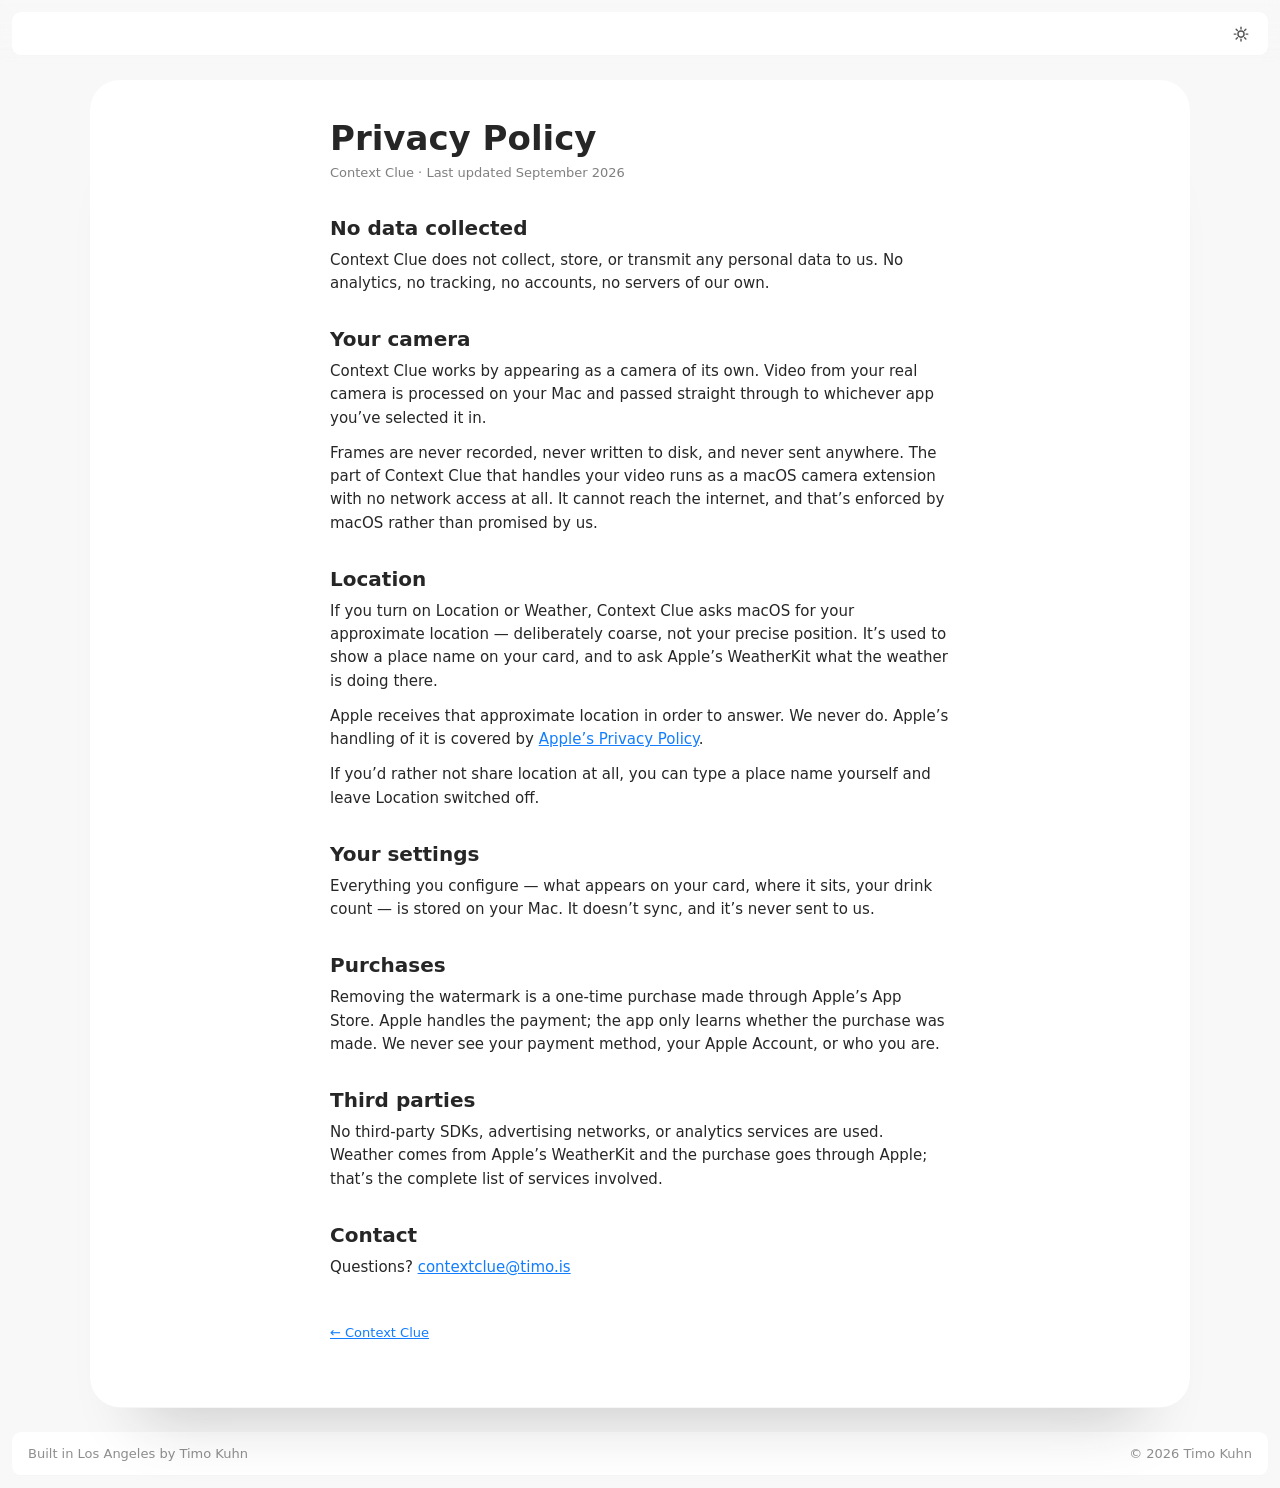
==== site/privacy/index.html @ 84946415 "Privacy page on phones: put the card back in place Making the card position: relative (for the edge " ====
<!doctype html>
<!-- Privacy policy, as a document window on the desktop (Timo, 2026-10-15). The text is the policy App
     Review accepted (cue/Website/context-clue/privacy/), unchanged. It reads without JavaScript:
     the script runs the clock, the appearance switch, and on phones switches on the phone layout. -->
<html lang="en">
<head>
<meta charset="utf-8">
<meta name="viewport" content="width=device-width, initial-scale=1">
<title>Privacy Policy · Context Clue</title>
<meta name="description" content="Context Clue does not collect, store, or transmit any personal data. No analytics, no tracking, no accounts.">
<link rel="stylesheet" href="../tokens.css">
<link rel="stylesheet" href="../window.css">
<style>
  /* The document window: the app's frame (traffic lights, title at the left), with the policy inside */
  .doc-window { position: absolute; z-index: 1; left: 50%; top: calc(var(--menubar-h) + (100vh - var(--menubar-h)) / 2); transform: translate(-50%, -50%);
    width: min(1100px, calc(100vw - 64px)); height: min(820px, calc(100vh - var(--menubar-h) - 64px));
    display: flex; flex-direction: column; overflow: hidden; background: var(--window); border-radius: 16px; box-shadow: var(--window-shadow); color: var(--label); }
  .doc-window .titlebar { position: relative; flex: none; height: 40px; }
  .doc-body { flex: 1; overflow-y: auto; padding: 16px 48px 64px; }
  .doc { max-width: 620px; margin: 0 auto; font-size: 15px; line-height: 1.55; }
  .doc h1 { font-family: var(--font-rounded); font-size: 34px; line-height: 1.1; font-weight: 600; margin: 24px 0 6px; }
  .doc .meta { color: var(--label-2); font-size: 13px; margin: 0 0 32px; }
  .doc h2 { font-family: var(--font-rounded); font-size: 20px; line-height: 1.25; font-weight: 600; margin: 32px 0 8px; }
  .doc p { margin: 0 0 12px; }
  .doc a { color: var(--color-accent); }
  .doc .back { display: inline-block; margin-top: 32px; font-size: 13px; }
  #menubar a { color: inherit; text-decoration: none; }
  /* Phones: the window fills the width, without traffic lights, as the app window does there */
  @media (max-width: 699px) {
    .doc-window { width: calc(100vw - 24px); height: calc(100vh - var(--menubar-h) - 24px); top: calc(var(--menubar-h) + 12px); transform: translateX(-50%); border-radius: 24px; }
    .doc-window .lights { display: none; }
    .doc-body { padding: 8px 20px 48px; }
    .doc h1 { font-size: 28px; margin-top: 12px; }
    #menubar > div:first-child a:not(.font-bold) { display: none; }
  }
  /* Phones with JavaScript: the home page's phone layout (window.css, .pared .mobile), with the policy
     as one card in it: no title bar, the page scrolls, radius 30 and the same shadow (Timo, 2026-10-17) */
  .pared .mobile .doc-window { position: relative; left: auto; top: auto; transform: none; width: auto; height: auto; overflow: visible;
    margin: calc(env(safe-area-inset-top) + 12px + 44px + 24px) 28px 40px; border-radius: 30px; box-shadow: var(--elevation); }
  .pared .doc-window .titlebar { display: none; }
  /* Desktop: the same card in a page that scrolls, as on phones and on the home page (Timo, 2026-10-17;
     before, the card was pinned mid-screen and scrolled inside itself). Once the page has scrolled, the
     nav bar and the footer contract to 16 past the card, as on the home page when the window is centred;
     back at the top they widen again. The script sets the card's left edge and width. */
  html.pared, html.pared body { height: auto; overflow: visible; }
  .pared .desktop { position: relative; inset: auto; min-height: 100vh; display: flow-root; }
  .pared .desktop:not(.mobile) .doc-window { position: relative; left: auto; top: auto; transform: none; height: auto; overflow: visible;
    margin: calc(12px + 44px + 24px) auto 24px; border-radius: 30px; box-shadow: var(--elevation); }
  .pared .desktop:not(.mobile) .doc-body { overflow: visible; }
  .pared .desktop.scrolled:not(.mobile) #menubar { left: calc(var(--content-left) - 16px); width: calc(var(--content-w) + 32px); }
  .pared .desktop.scrolled:not(.mobile) .app-menu { left: calc(var(--content-left) - 16px); }
  .pared .desktop.scrolled:not(.mobile) .site-footer { margin-left: calc(var(--content-left) - 16px); width: calc(var(--content-w) + 32px); }
  .pared .mobile .doc-body { overflow: visible; padding: 8px 24px 40px; }
</style>
</head>
<body class="font-sans" style="font-family: var(--font-sans)">
<div id="desktop" class="desktop" data-theme="light">
  <header id="menubar">
    <div style="display: flex; align-items: center; gap: 20px">
      <button type="button" class="app-menu-button" id="appMenuButton" aria-label="Menu" aria-controls="appMenu" aria-expanded="false"><span><i></i></span><span><i></i></span></button>
      <a class="font-bold app-name" href="../" style="font-weight: 700">Context Clue</a>
      <a href="./" aria-current="page">Privacy</a><a href="#" data-u="eulctxetnoc" data-d="si.omit" data-subject="Context Clue">Contact</a>
    </div>
    <div style="display: flex; align-items: center; gap: 12px">
      <button id="themeToggle" type="button" aria-label="Switch appearance" class="menubar-icon">
        <svg class="theme-icon" id="themeIcon" viewBox="0 0 20 20" width="18" height="18" aria-hidden="true">
          <defs><clipPath id="aboveHorizon"><rect x="-4" y="-6" width="28" height="23.8"/></clipPath></defs>
          <g clip-path="url(#aboveHorizon)">
            <g class="sun"><circle cx="10" cy="9" r="3.4" fill="none" stroke="currentColor" stroke-width="1.6"/><path d="M10 1.4v2M10 14.6v2M2.4 9h2M15.6 9h2M4.6 3.6l1.4 1.4M14 13l1.4 1.4M4.6 14.4L6 13M14 5l1.4-1.4" stroke="currentColor" stroke-width="1.6" stroke-linecap="round"/></g>
            <g class="moon"><path transform="translate(10 9.4) scale(.86) translate(-10 -10)" d="M15.8 12.6A6.8 6.8 0 0 1 7.4 4.2a6.8 6.8 0 1 0 8.4 8.4z" fill="none" stroke="currentColor" stroke-width="1.86" stroke-linejoin="round"/></g>
          </g>
          <!-- One weight for everything: 1.6 (the moon is drawn at 0.86, so its stroke is 1.6 / 0.86) -->
          <g class="horizon" stroke="currentColor" stroke-width="1.6" stroke-linecap="round">
            <line x1="10" y1="18.6" x2="1.4" y2="18.6" pathLength="1"/><line x1="10" y1="18.6" x2="18.6" y2="18.6" pathLength="1"/>
          </g>
        </svg>
      </button>
      <span id="menubarClock"></span>
    </div>
    <span class="nav-title" aria-hidden="true">Privacy Policy</span>   <!-- phones: shown once the page title has scrolled under the bar -->
  </header>
  <!-- Phones: "Context Clue" opens this menu, as the app menu does on a Mac (appmenu.js) -->
  <nav class="app-menu" id="appMenu" aria-label="Context Clue">
    <a href="../">Home</a>
    <a href="./" aria-current="page">Privacy Policy</a>
    <a href="#" data-u="eulctxetnoc" data-d="si.omit" data-subject="Context Clue">Contact</a>
  </nav>

  <div class="top-blur" aria-hidden="true"></div>
  <main class="doc-window" aria-labelledby="docTitle">
    <div class="titlebar">
      <span class="lights" aria-hidden="true"><i class="red"></i><i class="yellow"></i><i class="green"></i></span>
      <span class="title">Privacy Policy</span>
    </div>
    <div class="doc-body">
      <article class="doc">
        <h1 id="docTitle">Privacy Policy</h1>
        <p class="meta">Context Clue · Last updated September 2026</p>

        <h2>No data collected</h2>
        <p>Context Clue does not collect, store, or transmit any personal data to us. No analytics, no tracking, no accounts, no servers of our own.</p>

        <h2>Your camera</h2>
        <p>Context Clue works by appearing as a camera of its own. Video from your real camera is processed on your Mac and passed straight through to whichever app you’ve selected it in.</p>
        <p>Frames are never recorded, never written to disk, and never sent anywhere. The part of Context Clue that handles your video runs as a macOS camera extension with no network access at all. It cannot reach the internet, and that’s enforced by macOS rather than promised by us.</p>

        <h2>Location</h2>
        <p>If you turn on Location or Weather, Context Clue asks macOS for your approximate location — deliberately coarse, not your precise position. It’s used to show a place name on your card, and to ask Apple’s WeatherKit what the weather is doing there.</p>
        <p>Apple receives that approximate location in order to answer. We never do. Apple’s handling of it is covered by <a href="https://www.apple.com/legal/privacy/">Apple’s Privacy Policy</a>.</p>
        <p>If you’d rather not share location at all, you can type a place name yourself and leave Location switched off.</p>

        <h2>Your settings</h2>
        <p>Everything you configure — what appears on your card, where it sits, your drink count — is stored on your Mac. It doesn’t sync, and it’s never sent to us.</p>

        <h2>Purchases</h2>
        <p>Removing the watermark is a one-time purchase made through Apple’s App Store. Apple handles the payment; the app only learns whether the purchase was made. We never see your payment method, your Apple Account, or who you are.</p>

        <h2>Third parties</h2>
        <p>No third-party SDKs, advertising networks, or analytics services are used. Weather comes from Apple’s WeatherKit and the purchase goes through Apple; that’s the complete list of services involved.</p>

        <h2>Contact</h2>
        <p>Questions? <a class="email-text" href="#" data-u="eulctxetnoc" data-d="si.omit" data-subject="Context Clue privacy question">contextclue at timo dot is</a></p>

        <a class="back" href="../">← Context Clue</a>
      </article>
    </div>
  </main>
  <!-- Footer: a bar like the nav bar, across the page (Timo, 2026-10-17); the two lines stack when they
       don't fit side by side -->
  <footer class="site-footer"><span>Built in <span class="place-long">Los Angeles</span><span class="place-short">LA</span> by Timo Kuhn</span><span>© 2026 Timo Kuhn</span></footer>
</div>
<script src="../theme.js"></script>
<script>
  // The clock, the appearance switch and the phone layout; the page reads fully without this.
  (() => {
    const desk = document.getElementById("desktop"), clock = document.getElementById("menubarClock");

    // Switch on the home page's pared-back layout (phones: its phone layout), and fade the page's name into
    // the nav bar once its title has scrolled under the bar (as window.js does on the home page)
    document.documentElement.classList.add("pared");
    document.querySelector("meta[name=viewport]").content += ", viewport-fit=cover";
    const title = document.getElementById("docTitle"), navTitle = document.querySelector(".nav-title"), bar = document.getElementById("menubar");
    const card = document.querySelector(".doc-window");
    const layout = () => {
      desk.classList.toggle("mobile", innerWidth < 700);
      navTitle.classList.toggle("shown", title.getBoundingClientRect().bottom < bar.getBoundingClientRect().bottom);
      // desktop: the bars contract to the card once the page has scrolled (CSS above)
      const r = card.getBoundingClientRect();
      desk.style.setProperty("--content-left", `${r.left}px`); desk.style.setProperty("--content-w", `${r.width}px`);
      desk.classList.toggle("scrolled", scrollY > 0);
    };
    layout(); addEventListener("resize", layout); addEventListener("scroll", layout, { passive: true });

    const tick = () => { clock.textContent = new Date().toLocaleTimeString(undefined, { hour: "numeric", minute: "2-digit" }); };
    tick(); setInterval(tick, 10000);
    // Light and dark as on the home page, with the same switch and sunset (theme.js)
    const setTheme = to => { desk.dataset.theme = to; document.documentElement.dataset.theme = to; };
    setTheme(siteTheme.initial);
    siteTheme.start(setTheme);
  })();
</script>
<script src="../email.js"></script>
<script src="../appmenu.js"></script>
</body>
</html>
---- site/tokens.css ----
/* Shared colour tokens (macOS 26 system colours and the app's surfaces), light and dark.
   Both pages link this file. */
:root {
  --font-sans: -apple-system, BlinkMacSystemFont, "SF Pro Text", system-ui, sans-serif;
  --font-rounded: ui-rounded, "SF Pro Rounded", -apple-system, system-ui, sans-serif;
  --color-accent: #127dfe;
  --color-sys-orange: #ff8d28;
  --color-sys-green: #34c759;
  --color-sys-mint: #00c8b3;
  --color-sys-indigo: #6155f5;
  --color-sys-purple: #cb30e0;
  --color-sys-pink: #ff2d55;
  --color-sys-brown: #ac7f5e;
}
:root {
  --window: #ffffff;
  --label: rgb(0 0 0 / 0.85);
  --label-2: rgb(0 0 0 / 0.5);
  --label-3: rgb(0 0 0 / 0.26);
  --fill-quinary: rgb(0 0 0 / 0.045);
  --control: rgb(0 0 0 / 0.06);
  --control-hover: rgb(0 0 0 / 0.09);
  --separator: rgb(0 0 0 / 0.1);
  --field: #ffffff;
  --field-border: rgb(0 0 0 / 0.14);
  --switch-off: rgb(0 0 0 / 0.09);
  --button: #ffffff;
  --button-border: rgb(0 0 0 / 0.08);
  --listbox: #ffffff;
  --listbox-selected: rgb(0 0 0 / 0.07);
  --window-shadow: 0 0 0 0.5px rgb(0 0 0 / 0.18), 0 22px 70px rgb(0 0 0 / 0.30), 0 6px 18px rgb(0 0 0 / 0.12);
  --menubar: rgb(255 255 255 / 0.0);
  --menubar-text: #fff;   /* white in both appearances, as macOS: the wallpaper is made dark enough behind it */
}
[data-theme=dark] {
  --color-accent: #0f7cf9;
  --color-sys-orange: #ff9230;
  --color-sys-green: #30d158;
  --color-sys-mint: #00dac3;
  --color-sys-indigo: #6d7cff;
  --color-sys-purple: #db34f2;
  --color-sys-pink: #ff375f;
  --color-sys-brown: #b78a66;
  --window: #2b2928;
  --label: rgb(255 255 255 / 0.86);
  --label-2: rgb(255 255 255 / 0.55);
  --label-3: rgb(255 255 255 / 0.25);
  --fill-quinary: rgb(255 255 255 / 0.05);
  --control: rgb(255 255 255 / 0.09);
  --control-hover: rgb(255 255 255 / 0.13);
  --separator: rgb(255 255 255 / 0.1);
  --field: rgb(255 255 255 / 0.06);
  --field-border: rgb(255 255 255 / 0.1);
  --switch-off: rgb(255 255 255 / 0.14);
  --button: rgb(255 255 255 / 0.12);
  --button-border: rgb(255 255 255 / 0.04);
  --listbox: rgb(0 0 0 / 0.25);
  --listbox-selected: rgb(255 255 255 / 0.09);
  --window-shadow: 0 0 0 0.5px rgb(0 0 0 / 0.6), 0 0 0 1px rgb(255 255 255 / 0.08) inset, 0 22px 70px rgb(0 0 0 / 0.5);
}
---- site/window.css ----
/* THROWAWAY RENDER. Control styles imitating macOS 26 (Tahoe), measured by eye from
   Design/Screenshots/v1.1. Sizes follow the app's own constants where the code has them
   (Cue/SettingSection.swift WindowMetrics, Shared/FrameRenderer.swift Layout). */

/* One motion for everything, as Cue/Motion.swift's Animation.expand: SwiftUI .smooth(duration: 0.4),
   a critically damped spring. Sampled into linear(); 0.62 s is where it comes within 0.1% of rest. */
:root {
  --expand: linear(0, 0.0631 4.2%, 0.1954 8.3%, 0.3436 12.5%, 0.4825 16.7%, 0.6018 20.8%, 0.6990 25%, 0.7757 29.2%, 0.8347 33.3%, 0.8793 37.5%, 0.9126 41.7%, 0.9371 45.8%, 0.9549 50%, 0.9679 54.2%, 0.9772 58.3%, 0.9839 62.5%, 0.9887 66.7%, 0.9920 70.8%, 0.9944 75%, 0.9961 79.2%, 0.9973 83.3%, 0.9981 87.5%, 0.9987 91.7%, 0.9991 95.8%, 1 100%);
  --t: 0.62s;
}
* { box-sizing: border-box; }
html, body { margin: 0; height: 100%; overflow: hidden; }
body { font-size: 13px; line-height: 16px; color: var(--label); -webkit-font-smoothing: antialiased; }
button, input, select { font: inherit; color: inherit; }

/* ---------- Desktop ---------- */
/* The theme lives on the desktop element */
/* Behind the wallpaper, and the page's own background (which Safari also uses for its toolbar): fixed
   neutral greys, light and dark. Colours worked out from the wallpaper were tried on 2026-10-15 and
   dropped the same day: too dark in Safari's toolbar, stale between pages, and fragile. */
/* iOS 26 Safari (simulator, 2026-10-16): behind the status bar and the bottom toolbar it shows only content
   that scrolls with the document, never a position: fixed layer like .desktop; otherwise this colour.
   Tried and not enough on their own: viewport-fit=cover, a 100lvh wallpaper pulled past both edges,
   and the wallpaper as this element's background image. */
html { background: rgb(236 236 236); }
html[data-theme=dark] { background: rgb(30 30 30); }
.desktop { position: fixed; inset: 0; background: rgb(236 236 236); color: var(--label); }  /* colour set here, where the theme is: inherited from <body> it stayed light-mode black */
.desktop[data-theme=dark] { background: rgb(30 30 30); }
/* Both wallpapers are always there; the theme shows one (the screen cross-fade blends them) */
.wallpaper { position: absolute; inset: 0; width: 100%; height: 100%; object-fit: cover; object-position: center top; }
.wallpaper-dark { opacity: 0; }
[data-theme=dark] .wallpaper-dark { opacity: 1; }
/* Menu bar: measured against Timo's Figma macOS menu bar (552×34), 2026-10-11 */
:root { --menubar-h: 34px; }
/* Straight on the wallpaper, untinted; it blurs whatever passes behind it (Timo, 2026-10-14: "just
   blurs the strip without that gradient"). A tinted bar with a glow was tried and dropped on
   2026-10-13, and a fade of the page under the bar replaced by this blur. */
#menubar {
  -webkit-backdrop-filter: blur(20px); backdrop-filter: blur(20px);
  position: absolute; top: 0; left: 0; right: 0; height: var(--menubar-h); padding: 0 20px;
  display: flex; align-items: center; justify-content: space-between;
  color: var(--menubar-text); font-size: 14px; font-weight: var(--menubar-weight, 600); z-index: 2;   /* 500 read skinnier than macOS (Timo, 2026-10-13) */
  text-shadow: 0 0 6px rgb(0 0 0 / 0.08);
}
.menubar-icon { background: none; border: 0; padding: 2px; display: grid; place-items: center; cursor: default; color: inherit; }
/* The mark's plate shows only on hover and while its popover is open, and takes no space: it is drawn
   behind the icon and spills past it, as macOS draws a menu bar item's highlight (Timo, 2026-10-15).
   The icons are spaced by their own size. */
#menubarMark { position: relative; padding: 0; isolation: isolate; }
#menubarMark::before { content: ""; position: absolute; z-index: -1; inset: -5px -10px; border-radius: 999px;
  background: rgb(255 255 255 / 0.18); opacity: 0; transition: opacity .2s ease; }
#menubarMark:hover::before { opacity: 1; }
/* The page scrolls over the fixed wallpaper; the menu bar stays put above it */
.page { position: absolute; inset: 0; overflow-y: auto; overflow-x: hidden; z-index: 1;
 }
#menubar { z-index: 3; }
/* The window's area is one screen tall below the menu bar, wherever the page has scrolled */
#stageArea { position: relative; height: calc(100vh - var(--menubar-h)); margin-top: var(--menubar-h); }
.page.with-hero #stageArea { margin-top: 0; }

/* Title block, on the wallpaper, after Timo's two mocks (2026-10-13): beside the window (side) or
   above it (stack). White in both appearances, as in the mocks. */
.page.hero-side, .page.hero-stack { overflow: hidden; }
.page.hero-side.focus, .page.hero-stack.focus { overflow-y: auto; }   /* forward: the page scrolls to what is below */
.below { display: none; }
.page.focus .below { display: flex; flex-direction: column; gap: 24px; align-items: center; padding: 8px 24px 120px; }
.hero { display: none; position: absolute; z-index: 0; color: #fff; text-shadow: 0 1px 18px rgb(40 20 80 / 0.25);
  /* coming back: the fade starts quickly (ease-out), so the title is visible as it slides out from
     under the window, the mirror of leaving (Timo, 2026-10-14) */
  transition: opacity .6s cubic-bezier(.25,1,.5,1), transform var(--t) var(--expand); }
/* leaving: the fade starts slowly (ease-in), so it is still there as the window slides over it */
.page.focus .hero { transition: opacity .6s cubic-bezier(.5,0,.75,0), transform var(--t) var(--expand); }
.page.hero-side .hero, .page.hero-stack .hero { display: flex; flex-direction: column; gap: 28px; }
.page.hero-side .hero { left: 64px; top: var(--menubar-h); bottom: 0; width: 42vw; justify-content: center; align-items: flex-start; }
.page.hero-stack .hero { left: 0; right: 0; top: calc(var(--menubar-h) + 7vh); align-items: center; text-align: center; }
/* Headlines in the rounded face, like the card (Timo, 2026-10-13). Safari has it as ui-rounded;
   other browsers fall back until a web font is chosen. */
.hero h1, .hero .tagline { font-family: var(--font-rounded); }
.hero h1 { font-size: clamp(48px, 5.4vw, 96px); line-height: 1; font-weight: 700; letter-spacing: -0.02em; margin: 0; }
/* Tagline: regular weight at 70%, no tracking, tucked closer under the title (Timo's inspector
   edits, 2026-10-15; his line-height 0.5 on the title was a quick way to that closer spacing) */
.hero .tagline { font-size: clamp(24px, 2.7vw, 44px); line-height: 1.15; font-weight: 400; margin: 0; max-width: 16em; opacity: .7; }
.hero h1 + .tagline { margin-top: -16px; }
/* Side by side: about a fifth smaller (Timo, 2026-10-14) */
.page.hero-side .hero h1 { font-size: clamp(40px, 4.3vw, 76px); }
.page.hero-side .hero .tagline { font-size: clamp(20px, 2.15vw, 35px); }
/* Going forward, the title travels the way the window comes from, so the window slides over it
   before it has faded (Timo, 2026-10-14: "overlapping each other a little bit more"). It moves on the
   window's spring; its fade starts slowly (ease-in) so the overlap is visible. Coming back, the same
   in reverse. */
.page.hero-side.focus .hero { opacity: 0; transform: translateX(16vw) scale(.94); pointer-events: none; }
.page.hero-stack.focus .hero { opacity: 0; transform: translateY(14vh) scale(.94); pointer-events: none; }
/* Apple's badge as supplied; 40 px tall is Apple's minimum on screen */
.store-badge { display: inline-block; line-height: 0; text-shadow: none; }
.store-badge img { height: 44px; width: auto; display: block; }
.store-after { display: none; }
.hero-icon { display: none; }
.mobile .hero-icon { display: block; width: 56px; height: 56px; }
.hero-icon img { width: 100%; height: 100%; display: block; }
.nav-title, .top-blur { display: none; }
.mobile .hero .store-badge { display: none; }
.mobile .store-after { display: flex; justify-content: center; padding: 0 16px 40px; }

/* Resting: a click on the window brings it forward rather than reaching a control */
.window-catch { position: absolute; inset: 0; z-index: 100; cursor: pointer; }
.page.focus .window-catch, .page:not(.hero-side):not(.hero-stack) .window-catch { display: none; }
/* The way back, placed next to the centred window by window.js: an arrow pointing to where the
   title is (left beside it, up when stacked), or a × at the window's corner (?close=x). After
   Timo's mock, 2026-10-13. It arrives from the direction it points. */
.focus-close { position: absolute; z-index: 4; left: 0; top: 0; width: 44px; height: 44px; margin: -22px 0 0 -22px; border-radius: 50%; border: 0;
  background: #fff; color: #3d2470; box-shadow: 0 4px 16px rgb(40 20 80 / 0.25); display: grid; place-items: center; cursor: pointer;
  opacity: 0; pointer-events: none; transition: opacity .3s ease-in-out, translate .5s var(--expand); }
.focus-close:hover { background: #f2eefa; }
/* Dark: the window's own background with a white glyph (Timo, 2026-10-14) */
[data-theme=dark] .focus-close { background: var(--window); color: #fff; box-shadow: 0 0 0 1px rgb(255 255 255 / 0.08), 0 4px 16px rgb(0 0 0 / 0.4); }
[data-theme=dark] .focus-close:hover { background: color-mix(in srgb, var(--window) 88%, #fff); }
.focus-close-label { display: none; }
/* ?close=pill: a labelled capsule under the window, after Timo's mock (2026-10-13) */
.focus-close.pill { width: auto; height: 44px; margin: -22px 0 0 0; translate: -50% 16px; padding: 0 20px 0 14px; border-radius: 22px; display: flex; align-items: center; gap: 8px;
  color: #1d1d1f; font-size: 17px; font-weight: 500; }
.page.focus ~ .focus-close.pill { translate: -50% 0 !important; }
.focus-close.pill .focus-close-label { display: inline; }
.focus-close.pill svg { width: 20px; height: 20px; border-radius: 50%; background: #1d1d1f; color: #fff; padding: 5px; box-sizing: border-box; }
[data-theme=dark] .focus-close.pill { color: #fff; }
[data-theme=dark] .focus-close.pill svg { background: #fff; color: var(--window); }
.page.focus ~ .focus-close { opacity: 1; pointer-events: auto; translate: 0 0 !important; }

/* Progressive blur at the bottom edge while there is more page below: stacked layers, each blurring
   more and masked to a band lower down, so the blur deepens towards the edge. Fades away at the end. */
.bottom-blur { position: absolute; left: 0; right: 0; bottom: 0; height: 128px; z-index: 2; pointer-events: none; transition: opacity .3s ease-in-out; }
.bottom-blur.done { opacity: 0; }
.bottom-blur { display: none; }
.page.hero-stack ~ .bottom-blur { display: block; }   /* only where the window runs off the bottom */
.page.focus ~ .bottom-blur { display: block; }   /* forward: shows while there is more page below (updateBlur) */
.bottom-blur i { position: absolute; inset: 0; display: block; }
.bottom-blur i:nth-child(1) { backdrop-filter: blur(1px); -webkit-backdrop-filter: blur(1px); mask: linear-gradient(transparent 0%, #000 25%, #000 50%, transparent 75%); -webkit-mask: linear-gradient(transparent 0%, #000 25%, #000 50%, transparent 75%); }
.bottom-blur i:nth-child(2) { backdrop-filter: blur(3px); -webkit-backdrop-filter: blur(3px); mask: linear-gradient(transparent 25%, #000 50%, #000 75%, transparent 100%); -webkit-mask: linear-gradient(transparent 25%, #000 50%, #000 75%, transparent 100%); }
.bottom-blur i:nth-child(3) { backdrop-filter: blur(8px); -webkit-backdrop-filter: blur(8px); mask: linear-gradient(transparent 50%, #000 75%, #000 100%); -webkit-mask: linear-gradient(transparent 50%, #000 75%, #000 100%); }
.bottom-blur i:nth-child(4) { backdrop-filter: blur(16px); -webkit-backdrop-filter: blur(16px); mask: linear-gradient(transparent 75%, #000 100%); -webkit-mask: linear-gradient(transparent 75%, #000 100%); }

/* ---------- Window ---------- */
#window {
  background: var(--window); border-radius: 16px; box-shadow: var(--window-shadow);
  width: 1440px; position: absolute; left: 0; top: 0; overflow: hidden;   /* placed by window.js (placeWindow) */
  display: flex; flex-direction: column;
  transform-origin: 0 0; will-change: transform;
}
.titlebar { height: 32px; display: flex; align-items: center; gap: 12px; padding: 0 14px; position: absolute; top: 0; left: 0; right: 0; }
.lights { display: flex; gap: 8px; }
.lights i { width: 12px; height: 12px; border-radius: 50%; display: block; box-shadow: inset 0 0 0 0.5px rgb(0 0 0 / 0.12); }
.lights .red { background: #ff5f57; } .lights .yellow { background: #febc2e; } .lights .green { background: #28c840; }
.titlebar .title { font-weight: 700; font-size: 13px; }

.columns { display: flex; padding-top: 32px; flex: 1; min-height: 0; }
.sidebar { width: 390px; flex: none; padding: 0 24px 24px; border-right: 1px solid var(--separator); margin-top: -32px; padding-top: 56px;
  /* Fixed window height: the sidebar scrolls instead of the window growing. Content passing under
     the title bar fades out, like the system's scroll edge effect. */
  overflow-y: auto; overscroll-behavior: contain;
  -webkit-mask: linear-gradient(to bottom, transparent 30px, #000 54px); mask: linear-gradient(to bottom, transparent 30px, #000 54px); }
.detail { flex: 1; padding: 24px; display: flex; flex-direction: column; gap: 10px; min-width: 0; }

.group-heading { font-size: 15px; font-weight: 600; height: 28px; display: flex; align-items: center; margin-bottom: 10px; }
.callout { font-size: 12px; line-height: 15px; }
.caption2 { font-size: 10px; }

.card { background: var(--fill-quinary); border-radius: 12px; }
.setting-card { display: flex; align-items: center; gap: 12px; padding: 10px 14px; min-height: 44px; }

/* Section: icon, title, switch; options beneath a divider */
.section { background: var(--fill-quinary); border-radius: 12px; }
.section-head { display: flex; align-items: center; gap: 10px; padding: 10px 12px; }
.section-body { display: flex; flex-direction: column; gap: 10px; padding: 10px 12px; margin: 0; position: relative; }
.section-body::before { content: ""; position: absolute; top: 0; left: 12px; right: 12px; border-top: 1px solid var(--separator); }

/* Things that appear grow into place and push their neighbours; nothing pops. The 0fr→1fr grid
   track is what lets a height (or width) animate to "whatever the content needs". */
.expander, .cy { display: grid; grid-template-rows: 1fr; transition: grid-template-rows var(--t) var(--expand), opacity var(--t) var(--expand), margin var(--t) var(--expand); }
.expander > .reveal, .cy > .reveal { overflow: hidden; min-height: 0; }
.section.off .expander { grid-template-rows: 0fr; opacity: 0; }
.cy > .reveal { padding: 3px; margin: -3px; }               /* room for the focus ring */
.cy:not(.open) { grid-template-rows: 0fr; opacity: 0; margin-top: -10px; } /* -gap: closes the gap too */
.cx { display: inline-grid; grid-template-columns: 1fr; transition: grid-template-columns var(--t) var(--expand), opacity var(--t) var(--expand), margin var(--t) var(--expand); }
.cx > .reveal { overflow: hidden; min-width: 0; padding: 3px; margin: -3px; display: flex; justify-content: flex-end; }
.cx:not(.open) { grid-template-columns: 0fr; opacity: 0; margin-left: -8px; }
/* Two controls sharing one place cross-fade in it */
.swap { display: grid; align-items: center; }
.swap > * { grid-area: 1 / 1; transition: opacity calc(var(--t) * .6) var(--expand), visibility 0s; }
.swap > :not(.open) { opacity: 0; visibility: hidden; transition: opacity calc(var(--t) * .6) var(--expand), visibility 0s calc(var(--t) * .6); }
.row-line { display: flex; align-items: center; gap: 8px; justify-content: space-between; min-height: 22px; }

.section-icon {
  width: 28px; height: 28px; border-radius: 7.3px; flex: none; display: grid; place-items: center;
  background: var(--tint); transition: background-color var(--t) var(--expand);
  box-shadow: inset 0 0.5px 0 rgb(255 255 255 / 0.35), inset 0 0 0 0.5px rgb(0 0 0 / 0.06);
}
.section-icon svg { width: 16px; height: 16px; }
.section-icon img { width: 15px; height: 15px; object-fit: contain; }
.section.off .section-icon { background: color-mix(in srgb, var(--label-2) 60%, transparent); }

/* Switch (macOS 26: wider track, capsule knob) */
.switch {
  appearance: none; margin: 0; width: 50px; height: 24px; border-radius: 12px; flex: none;
  background: var(--switch-off); position: relative; transition: background-color .2s; cursor: default;
}
.switch::after {
  content: ""; position: absolute; top: 2px; left: 2px; width: 30px; height: 20px; border-radius: 10px;
  background: #fff; box-shadow: 0 1px 2px rgb(0 0 0 / 0.2), 0 0 0 0.5px rgb(0 0 0 / 0.04);
  transition: transform .2s cubic-bezier(.3,.7,.4,1);
}
.switch:checked { background: var(--color-accent); }
.switch:checked::after { transform: translateX(16px); }
.switch:focus-visible, .checkbox:focus-visible, .radio:focus-visible { outline: 3px solid color-mix(in srgb, var(--color-accent) 50%, transparent); outline-offset: 1px; }

/* Checkbox */
.checkbox {
  appearance: none; margin: 0; width: 14px; height: 14px; border-radius: 4px; flex: none;
  background: var(--field); box-shadow: inset 0 0 0 1px var(--field-border), 0 0.5px 1px rgb(0 0 0 / 0.1);
  display: grid; place-items: center; cursor: default;
}
.checkbox, .radio { transition: background-color .2s var(--expand), box-shadow .2s; }
.checkbox::after, .radio::after { transition: transform .25s var(--expand), opacity .2s; }
.checkbox:not(:checked)::after { content: ""; opacity: 0; transform: translateY(-1px) rotate(-45deg) scale(.4); width: 7px; height: 4px; border: solid #fff; border-width: 0 0 1.8px 1.8px; }
.radio:not(:checked)::after { content: ""; opacity: 0; transform: scale(.3); width: 5px; height: 5px; border-radius: 50%; background: #fff; }
.checkbox:checked { background: var(--color-accent); box-shadow: none; }
.checkbox:checked::after {
  content: ""; width: 7px; height: 4px; border: solid #fff; border-width: 0 0 1.8px 1.8px;
  transform: translateY(-1px) rotate(-45deg);
}

/* Radio */
.radio {
  appearance: none; margin: 0; width: 14px; height: 14px; border-radius: 50%; flex: none;
  background: var(--field); box-shadow: inset 0 0 0 0.5px var(--field-border), 0 0.5px 1px rgb(0 0 0 / 0.1);
  display: grid; place-items: center; cursor: default;
}
.radio:checked { background: var(--color-accent); box-shadow: none; }
.radio:checked::after { content: ""; width: 5px; height: 5px; border-radius: 50%; background: #fff; }

/* Pop-up button: a native <select> underneath, so the menu is the browser's own */
.popup { position: relative; display: inline-flex; flex: none; }
.popup select {
  appearance: none; border: 0; background: var(--control); border-radius: 6px;
  height: 24px; padding: 0 30px 0 12px; font-size: 13px; cursor: default; outline: none;
  transition: width var(--t) var(--expand), background-color .15s;
}
.popup select:hover { background: var(--control-hover); }
.popup select:focus-visible { box-shadow: 0 0 0 3px color-mix(in srgb, var(--color-accent) 50%, transparent); }
.popup::after {
  content: ""; position: absolute; right: 10px; top: 50%; width: 8px; height: 11px; margin-top: -5.5px; pointer-events: none;
  background: currentColor; opacity: .75;
  -webkit-mask: url("data:image/svg+xml,%3Csvg xmlns='http://www.w3.org/2000/svg' viewBox='0 0 8 11'%3E%3Cpath d='M1 4l3-3 3 3M1 7l3 3 3-3' fill='none' stroke='black' stroke-width='1.4' stroke-linecap='round' stroke-linejoin='round'/%3E%3C/svg%3E") center/contain no-repeat;
          mask: url("data:image/svg+xml,%3Csvg xmlns='http://www.w3.org/2000/svg' viewBox='0 0 8 11'%3E%3Cpath d='M1 4l3-3 3 3M1 7l3 3 3-3' fill='none' stroke='black' stroke-width='1.4' stroke-linecap='round' stroke-linejoin='round'/%3E%3C/svg%3E") center/contain no-repeat;
}

/* Text field */
.field {
  height: 22px; border-radius: 6px; border: 0; padding: 0 7px; background: var(--field); min-width: 0;
  box-shadow: inset 0 0 0 0.5px var(--field-border), 0 0.5px 1px rgb(0 0 0 / 0.06); outline: none;
}
.field:focus { box-shadow: 0 0 0 3px color-mix(in srgb, var(--color-accent) 45%, transparent), inset 0 0 0 0.5px var(--color-accent); }
.field::placeholder { color: var(--label-3); }

/* Stepper */
.stepper { display: inline-flex; flex-direction: column; width: 16px; height: 26px; border-radius: 6px; overflow: hidden;
  background: var(--button); box-shadow: inset 0 0 0 0.5px var(--field-border), 0 0.5px 1px rgb(0 0 0 / 0.1); }
.stepper button { flex: 1; border: 0; background: none; padding: 0; color: var(--label); display: grid; place-items: center; cursor: default; }
.stepper svg { width: 8px; height: 5px; }
.stepper button:active { background: var(--control); }

/* Push buttons */
.push {
  display: inline-flex; align-items: center; gap: 6px; height: 24px; padding: 0 10px; border-radius: 6px; border: 0; cursor: default;
  background: var(--button); box-shadow: 0 0 0 0.5px var(--button-border), 0 0.5px 1.5px rgb(0 0 0 / 0.14); font-size: 13px; white-space: nowrap;
  overflow: hidden; transition: width var(--t) var(--expand), background-color var(--t) var(--expand);
}
.push:active { filter: brightness(.94); }
.push.prominent { background: var(--color-sys-orange); color: #fff; box-shadow: 0 0.5px 1.5px rgb(0 0 0 / 0.14); }
.push.prominent.resume { background: var(--color-sys-green); }

/* List box in the Status card */
.listbox { background: var(--listbox); border-radius: 6px; box-shadow: inset 0 0 0 0.5px var(--field-border); padding: 4px; width: 190px; }
.listbox .row { height: 22px; display: flex; align-items: center; padding-left: 22px; border-radius: 4px; position: relative; }
.listbox .row.selected { background: var(--listbox-selected); }
.listbox .check { position: absolute; left: 7px; font-size: 11px; }

/* Toolbar over the preview */
.toolbar { height: 28px; display: flex; align-items: center; gap: 8px; }
.status-dot { width: 9px; height: 9px; border-radius: 50%; background: var(--color-sys-green); transition: background-color var(--t) var(--expand); }
#statusText { display: inline-block; white-space: nowrap; overflow: hidden; transition: width var(--t) var(--expand); }

/* Pause reason row: only while paused, slides open */
.reason-row { display: grid; grid-template-rows: 0fr; transition: grid-template-rows var(--t) var(--expand), margin var(--t) var(--expand), opacity var(--t) var(--expand); margin-bottom: -10px; opacity: 0; }
.reason-row > * { overflow: hidden; min-height: 0; }
.reason-row.open { grid-template-rows: 1fr; margin-bottom: 0; opacity: 1; }
.reason-card { display: flex; align-items: center; gap: 8px; padding: 0 12px; height: 42px; }

.emoji-button { width: 22px; height: 22px; border-radius: 50%; display: grid; place-items: center; background: var(--control); font-size: 13px; }

/* ---------- The preview: a 1280×720 stage scaled to fit, as the camera frame is ---------- */
.preview { position: relative; border-radius: 16px; overflow: hidden; background: rgb(14 19 26); aspect-ratio: 16 / 9; }
.stage { position: absolute; left: 0; top: 0; width: 1280px; height: 720px; transform-origin: 0 0; overflow: hidden; }
.source { position: absolute; inset: 0; width: 100%; height: 100%; object-fit: cover; }
.mirrored { transform: scaleX(-1); }
.frozen { position: absolute; inset: 0; width: 100%; height: 100%; opacity: 0; transform: scale(1); filter: blur(50px);
  transition: opacity .7s cubic-bezier(.65,0,.35,1), transform .7s cubic-bezier(.65,0,.35,1); }
.scrim { position: absolute; inset: 0; background: rgb(0 0 0 / 0.2); opacity: 0; transition: opacity .7s; }
.paused .frozen { opacity: 1; transform: scale(1.8); }
.paused .scrim { opacity: 1; }
.empty { position: absolute; inset: 0; display: flex; opacity: 0; transition: opacity var(--t) var(--expand); flex-direction: column; align-items: center; justify-content: center; gap: 8px;
  font-family: var(--font-rounded); font-weight: 600; color: #fff; }
.empty .t { font-size: 40px; } .empty .m { font-size: 23px; opacity: .45; }
.source { transition: opacity var(--t) var(--expand); }
.stopped .source, .stopped .frozen, .stopped .scrim { opacity: 0; }
.stopped .empty { opacity: 1; }

/* The card, in the renderer's own units (Shared/FrameRenderer.swift) */
/* The card is moved frame by frame in window.js (a port of the renderer's CardTransition), not by CSS */
.cc-card { position: absolute; background: rgb(9 14 19 / 0.82); color: #fff; font-family: var(--font-rounded); font-weight: 600; }
.cc-line, .cc-glyph { position: absolute; }
.cc-line { white-space: pre; }   /* keep the spaces around a compact dot */
.cc-glyph { height: 21px; }
.cc-out { opacity: 0 !important; }
.cc-measure { position: absolute; visibility: hidden; white-space: pre; font-family: var(--font-rounded); font-weight: 600; }
.cc-sep { color: rgb(255 255 255 / 0.5); letter-spacing: 3px; }
.cc-compact-glyph { display: inline-block; height: 19px; vertical-align: -2px; margin-right: 8px; }

/* Badge: the canvas fades with the pause (0.7 in, 0.75 out, as pauseDuration/resumeDuration); its
   own morph is drawn frame by frame in window.js. */
.cc-badge-canvas { position: absolute; inset: 0; width: 1280px; height: 720px; opacity: 0; transition: opacity .75s cubic-bezier(.65,0,.35,1); }
.paused .cc-badge-canvas { opacity: 1; transition-duration: .7s; }

/* First paint is instant; everything after it moves. */
.no-motion, .no-motion *, .no-motion *::after, .no-motion *::before { transition: none !important; }

/* Light/dark: one cross-fade of the whole screen (View Transitions). The browser blends two pictures
   of the page, so it stays smooth and nothing arrives in stages. Blending the colours themselves
   repainted the whole page every frame and stuttered on a real screen (Timo, 2026-10-11). */
:root { --theme-fade: .4s; }
::view-transition-old(root), ::view-transition-new(root) { animation-duration: var(--theme-fade); animation-timing-function: ease-in-out; }

/* Appearance toggle: the sun in light, the moon in dark. A tap is a sunset (or a sunrise): a horizon
   grows out of a dot, one sets behind it, the other rises, the horizon shrinks away (window.js).
   At rest the hidden one waits below the horizon and the horizon is not drawn. */
.theme-icon { overflow: visible; position: relative; top: 1.35px; }
/* top: the box keeps room for the horizon below the sun, which put the sun 1.35 px (at 18 px; 1.25 at 16) above the middle
   of the clock's capitals (measured). At rest the sun or moon lines up with the text; the horizon
   sits a little low during the change, which Timo accepted (2026-10-11). */
.theme-icon .moon, [data-theme=dark] .theme-icon .sun { transform: translateY(20px); }
[data-theme=dark] .theme-icon .moon { transform: none; }
.theme-icon .horizon line { stroke-dasharray: 0 2; opacity: 0; }

/* Menu bar mark. The pill moves to the card's corner on the shared curve; live/not-live cross-fades
   (in the app the swap is instant, but nothing here pops). */
.mark .mark-pill { transition: transform var(--t) var(--expand); }
.mark .mark-outlined, .mark .mark-filled { transition: opacity .2s ease-in-out; }
.mark .mark-filled { opacity: 0; }
.mark.live .mark-filled { opacity: 1; }
.mark.live .mark-outlined { opacity: 0; }

/* The menu bar clock changes width (12/24-hour) smoothly, pulling its neighbours along */
#menubarClock { display: inline-block; white-space: nowrap; text-align: right; transition: width var(--t) var(--expand); }

/* ---------- Phones (window.js sets .mobile under 700 px), after Timo's sketch, 2026-10-14 ----------
   The video with its card and the controls that visibly change it (Layout, Position); the rest of the
   settings one tap away in a sheet from the bottom. No window frame, no scroll-to-focus: the page
   scrolls normally. */
.sidebar-toggle { display: none; }
.sheet-scrim { display: none; }
.mobile .page { overflow-y: auto !important; overflow-x: hidden; }
.mobile .hero { display: flex !important; position: static; width: auto !important; max-width: none; padding: calc(var(--menubar-h) + 40px) 20px 28px; align-items: center !important; text-align: center; gap: 16px; transform: none !important; opacity: 1 !important; }
.mobile .hero h1 { font-size: 44px !important; }
.mobile .hero .tagline { font-size: 21px !important; max-width: 15em; }
.mobile #stageArea { height: auto; margin: 0; padding: 0 12px 40px; }
/* On a phone the window stays a window: a small Context Clue window without its sidebar (Timo,
   2026-10-15), title bar, video and settings inset alike */
.mobile #window { position: static; transform: none !important; width: auto !important; height: auto !important; overflow: visible;
  will-change: auto; }   /* will-change: transform made the window the frame for the fixed sheet, so it sat in the page */
.mobile .reason-row, .mobile .window-catch, .mobile ~ .focus-close, .mobile .bottom-blur { display: none !important; }
.mobile .titlebar { display: none; }   /* no traffic lights on a phone (Timo, 2026-10-15) */
.mobile .columns { display: block; padding-top: 0; }
.mobile .detail { padding: 12px; gap: 12px; }
/* Phones keep the camera row (Timo, 2026-10-16): status, camera picker and Pause. No resolution and no
   Stop button; there is no room, and pausing is the action that shows what the app does. */
.mobile #statusMeta, .mobile #stopButton { display: none; }
/* Radii on a phone: concentric (Timo, 2026-10-15). The window's radius is the inner one plus the inset
   between them, so the corners run parallel: 12 + 12 = 24. Change either and keep the sum. */
.mobile #window { border-radius: calc(12px + 12px); }
.mobile .preview { border-radius: 12px; }
/* Layout and Position as one grouped block with a hairline between them (Timo, 2026-10-15), in the
   window's own card grey now that it sits inside the window. (Tried before: a solid grey block on the
   wallpaper, and a white one shaded by the video's shadow.) */
.mobile .appearance-row { flex-direction: column; gap: 0; border-radius: 12px; overflow: hidden; background: var(--fill-quinary); }
.mobile .appearance-row .setting-card { background: none; border-radius: 0; flex-basis: auto; position: relative; }
.mobile .appearance-row .setting-card + .setting-card::before { content: ""; position: absolute; top: 0; left: 14px; right: 14px; border-top: 1px solid var(--separator); }
.mobile .sidebar-toggle { display: grid; place-items: center; position: absolute; z-index: 5; top: 12px; left: 12px; width: 40px; height: 40px; border-radius: 50%; border: 0;
  background: rgb(0 0 0 / 0.45); -webkit-backdrop-filter: blur(12px); backdrop-filter: blur(12px); color: #fff; cursor: pointer; }
/* the sidebar becomes a sheet */
.mobile .sidebar { position: fixed; z-index: 21; left: 0; right: 0; bottom: 0; width: auto; max-height: 72vh; margin: 0; padding: 12px 16px 32px; overflow-y: auto;
  background: var(--window); border-radius: 22px 22px 0 0; border-right: 0; box-shadow: 0 -10px 40px rgb(0 0 0 / 0.25); -webkit-mask: none; mask: none;
  transform: translateY(105%); transition: transform var(--t) var(--expand); }
.mobile .sidebar::before { content: ""; display: block; width: 36px; height: 5px; border-radius: 3px; background: var(--label-3); margin: 0 auto 12px; }
.mobile.sheet-open .sidebar { transform: none; }
.mobile .sheet-scrim { display: block; position: fixed; inset: 0; z-index: 20; background: rgb(0 0 0 / 0.3); opacity: 0; pointer-events: none; transition: opacity .3s ease-in-out; }
.mobile.sheet-open .sheet-scrim { opacity: 1; pointer-events: auto; }
.mobile #menubar { padding: 0 16px; }
.mobile #menubar > div:first-child > :not(.font-bold, .app-menu-button) { display: none; }

/* ---------- The menu bar item's popover (desktop), after the app's MenuBarView ----------
   A frosted panel standing in for the system's glass. Opens and closes on the shared spring. */
#menubarMark.active::before { opacity: 1; background: rgb(255 255 255 / 0.26); }
.mb-popover { position: absolute; z-index: 30; top: calc(var(--menubar-h) + 6px); left: 0; width: 340px; max-height: calc(100vh - var(--menubar-h) - 16px); overflow-y: auto;
  padding: 12px 14px 8px; border-radius: 16px; color: var(--label); font-size: 13px; line-height: 16px;
  background: color-mix(in srgb, var(--window) 74%, transparent); -webkit-backdrop-filter: blur(30px) saturate(1.6); backdrop-filter: blur(30px) saturate(1.6);
  box-shadow: 0 0 0 0.5px rgb(0 0 0 / 0.14), 0 18px 50px rgb(0 0 0 / 0.28);
  opacity: 0; visibility: hidden; transform: translateY(-6px) scale(.98); transform-origin: top center;
  transition: opacity .18s ease-in-out, transform var(--t) var(--expand), visibility 0s .18s; }
.mb-popover.open { opacity: 1; visibility: visible; transform: none; transition: opacity .18s ease-in-out, transform var(--t) var(--expand), visibility 0s; }
.mobile .mb-popover { display: none; }
.mb-row { display: flex; align-items: center; gap: 10px; min-height: 34px; }
.mb-row .grow { flex: 1; }
.mb-sep { height: 1px; background: var(--separator); margin: 8px 0; }
.mb-heading { font-weight: 600; color: var(--label-2); margin: 4px 0 8px; }
.mb-popover .section { background: none; border-radius: 0; }
.mb-popover .section + .section { border-top: 1px solid var(--separator); }
.mb-popover .section-head { padding: 6px 0; }
.mb-popover .section-body { padding: 4px 0 10px; }
.mb-popover .section-body::before { display: none; }
.mb-popover .section-icon, .mb-icon { width: 26px; height: 26px; border-radius: 7px; }
.mb-popover .push { height: 26px; }
.mb-popover .mb-status .status-dot { flex: none; }
.mb-preview { position: relative; aspect-ratio: 16 / 9; border-radius: 10px; overflow: hidden; background: rgb(14 19 26); }
.name-tag.right { left: auto; right: 6px; }
.name-tag { position: absolute; left: 6px; bottom: 6px; z-index: 3; font-size: 11px; font-weight: 500; line-height: 14px; color: #fff; background: rgb(0 0 0 / 0.55); padding: 2px 6px; border-radius: 5px; }
.mb-open { display: block; width: 100%; text-align: left; border: 0; background: none; padding: 6px 0 8px; font-size: 13px; color: var(--label); cursor: default; border-radius: 6px; }
.mb-open:hover { color: var(--color-accent); }

#menubar a { color: inherit; text-decoration: none; }
.mobile #menubarMark { display: none; }   /* phones have the settings sheet instead */

/* ---------- The pared-back site (window.js adds .pared; Timo, 2026-10-17) ----------
   Mobile first, after Timo's Figma design (Happy Supply Co. Assets, node 4542:42439), then the same
   pieces on desktop: a flat page, a floating nav bar with a menu button, the icon tilted above the name,
   the app window (desktop) or one card (phones), Apple's black badge. No macOS menu bar, no wallpaper.
   The menu bar version: spike-snapshot-2026-10-17-menubar/. Values are the design's; page and nav
   colours sampled from Timo's light and dark renders. */

/* -- every size -- */
.pared .desktop { --page-bg: #f8f8f8; --nav-ink: rgb(29 29 31); --tagline: rgb(29 29 31 / 0.5);
  /* the design's elevation: a drop shadow with negative spread, so it shows only below and reads smaller
     than the box (CSS spread works as Figma's). The style's second drop shadow (0 6 16 6, 5%) is switched
     off in the design. */
  --elevation: 0 60px 60px -50px rgb(29 29 31 / 0.2);
  /* Every container's edges, with or without the drop shadow: Figma style "Beta Styles/Outset (Light &
     Dark)" (Timo, 2026-10-17): a highlight along the top and a darker line along the bottom, the same in
     light and dark (light comes from above; in light mode the highlight barely shows, which is right).
     Inner shadows 0.67 / 0.67. The drop shadow above is from "Elevation High (Light)", whose own inner
     shadows (0.25, no blur) were read first by mistake and are not used. */
  --edges: inset 0 0.67px 0.67px rgb(255 255 255 / 0.15), inset 0 -0.67px 0.67px rgb(0 0 0 / 0.05);
  --bar-top: calc(env(safe-area-inset-top) + 12px);
  background: var(--page-bg); }
.pared .desktop[data-theme=dark] { --page-bg: #1b1b1b; --nav-ink: rgb(255 255 255); --tagline: rgb(255 255 255 / 0.5); }
/* one flat colour, so Safari's status bar and toolbar strips take it too */
html.pared { background: #f8f8f8; }
html.pared[data-theme=dark] { background: #1b1b1b; }
.pared .wallpaper { display: none; }

/* Nav: a floating bar 12 below the top (the status bar on phones) and 12 in from the sides, even all round
   (Timo, 2026-10-17; the design had 28 at the sides), 44 tall, radius 9.
   The menu button replaces the name and the links; the clock and the menu bar mark are gone. */
.pared #menubar { position: fixed; z-index: 30; top: var(--bar-top); left: 12px; right: 12px; height: 44px; padding: 0 16px;
  border-radius: 9px; background: var(--window); box-shadow: var(--elevation); -webkit-backdrop-filter: blur(5px); backdrop-filter: blur(5px);
  color: var(--nav-ink); text-shadow: none; --menubar-text-alpha: 0.75; }
.pared #menubar > div:first-child > :not(.app-menu-button), .pared #menubarMark, .pared #menubarClock { display: none !important; }
.pared #themeToggle { opacity: 0.75; }
.pared .nav-title { display: block; position: absolute; left: 50%; top: 50%; transform: translate(-50%, -50%);
  font-family: var(--font-rounded); font-size: 12px; line-height: 20px; font-weight: 700; color: var(--nav-ink);
  opacity: 0; transition: opacity .2s ease-in-out; pointer-events: none; }
.pared .nav-title.shown { opacity: 1; }

/* The menu button opens a small frosted menu (Home, Privacy Policy, Contact; appmenu.js), after Apple's
   own site (Timo, 2026-10-16). Open, the lines meet in the middle and then turn into an X; closing runs
   the same steps backwards. Each line is two boxes so the two steps can be timed apart: the span moves,
   the i turns. The glyph is the design's: two 14-wide lines, 8 apart. */
.app-menu, .app-menu-button { display: none; }
.pared .app-menu-button { display: grid; place-items: center; position: relative; width: 32px; height: 32px; margin-left: -8px; padding: 0; border: 0; background: none; color: inherit; cursor: pointer;
  opacity: var(--menubar-text-alpha, 1); }
.pared .app-menu-button span { position: absolute; left: 9px; right: 9px; top: 50%; height: 1.5px; margin-top: -0.75px; transition: transform .18s ease-in-out .18s; }
.pared .app-menu-button span:first-child { transform: translateY(-4px); }
.pared .app-menu-button span:last-child { transform: translateY(4px); }
/* the lines are drawn opaque and the button carries any transparency, so the X doesn't darken where the
   lines cross (it did with the 85% label colour, 2026-10-16) */
.pared .app-menu-button i { display: block; height: 100%; border-radius: 1px; background: rgb(from currentColor r g b / 1); transition: transform .18s ease-in-out; }
.pared .app-menu-button.open span { transform: none; transition-delay: 0s; }
.pared .app-menu-button.open i { transition-delay: .18s; }
.pared .app-menu-button.open span:first-child i { transform: rotate(45deg); }
.pared .app-menu-button.open span:last-child i { transform: rotate(-45deg); }
.pared .app-menu { display: block; position: fixed; z-index: 40; top: calc(var(--bar-top) + 44px + 6px); left: 12px; min-width: 210px; padding: 5px;
  border-radius: 12px; background: color-mix(in srgb, var(--window) 80%, transparent); -webkit-backdrop-filter: blur(30px) saturate(1.6); backdrop-filter: blur(30px) saturate(1.6);
  box-shadow: 0 0 0 0.5px rgb(0 0 0 / 0.14), 0 12px 36px rgb(0 0 0 / 0.25); color: var(--label);
  opacity: 0; visibility: hidden; transform: translateY(-4px) scale(.98); transform-origin: top left;
  transition: opacity .15s ease-in-out, transform var(--t) var(--expand), visibility 0s .15s; }
.pared .app-menu.open { opacity: 1; visibility: visible; transform: none; transition: opacity .15s ease-in-out, transform var(--t) var(--expand), visibility 0s; }
.pared .app-menu a { display: block; padding: 9px 12px; border-radius: 7px; font-size: 16px; line-height: 20px; color: var(--label); text-decoration: none; }
.pared .app-menu a:hover, .pared .app-menu a:active { background: var(--color-accent); color: #fff; }

/* What scrolls up under the bar softens: the design's blur and fade, ending 9 below the bar (127 in the
   design, counted from the top of the screen). Measured from the bar, not the screen: in Safari the page
   starts below the status bar, so a plain 127 reached into the icon and the policy title before any
   scrolling (2026-10-17). The mask fades the blur out too, so it has no hard lower edge. */
.pared .top-blur { display: block; position: fixed; z-index: 25; top: 0; left: 0; right: 0; height: calc(var(--bar-top) + 44px + 9px); pointer-events: none;
  background: linear-gradient(color-mix(in srgb, var(--page-bg) 80%, transparent), transparent);
  -webkit-backdrop-filter: blur(7.5px); backdrop-filter: blur(7.5px);
  -webkit-mask: linear-gradient(#000 55%, transparent); mask: linear-gradient(#000 55%, transparent); }

/* The edges are drawn on a layer over each container rather than as its own inner shadow: CSS paints an
   element's inner shadow under its children, so anything with a background inside (the window's
   sidebar, a card's rows) would cover the lines. */
.pared :is(#menubar, .app-menu, .site-footer, #window, .doc-window)::after { content: ""; position: absolute; z-index: 50; inset: 0;
  border-radius: inherit; box-shadow: var(--edges); pointer-events: none; }
.pared .site-footer, .pared .mobile #window, .pared .mobile .doc-window { position: relative; }

/* Title block colours and weights, and the window or card with the design's shadow */
.pared .hero { color: var(--nav-ink); text-shadow: none; }
.pared .hero h1 { font-weight: 700; }
.pared .hero .tagline { font-weight: 600; color: var(--tagline); opacity: 1; }
.pared #window { box-shadow: var(--elevation); }
/* Quotes under the window (Timo's mock, 2026-10-17): the words in semibold, who said it below in the
   tagline's grey. Desktop: one row of columns. Phones: a sideways row that snaps, one quote per screen
   width with the next one peeking in. */
.quotes { display: none; }
.pared .quotes { display: grid; grid-template-columns: repeat(4, 1fr); gap: 48px; width: 100%; max-width: 1200px; box-sizing: border-box; padding: 64px 28px 96px; align-self: center; }
.pared .quote { margin: 0; text-align: center; }   /* each quote centred in its column (Timo, 2026-10-17) */
.pared .quote blockquote { margin: 0; font-size: 20px; line-height: 1.3; font-weight: 600; color: var(--nav-ink); }
.pared .quote figcaption { margin-top: 12px; font-size: 20px; line-height: 1.3; color: var(--tagline); }
/* Under the quotes: a thin rule, then what the app is, set on the page like the quotes, in a reading
   column lined up with them (Timo, 2026-10-17) */
.rule, .about { display: none; }
.pared .rule { display: block; width: 100%; max-width: 1200px; box-sizing: border-box; margin: 0; padding: 0 28px; border: 0; height: auto; overflow: visible; align-self: center; }   /* Tailwind's reset makes an hr 0 high, which hid the line */
.pared .rule::after { content: ""; display: block; border-top: 1px solid var(--separator); }
.pared .about { display: block; width: 100%; max-width: 1200px; box-sizing: border-box; padding: 64px 28px 96px; align-self: center; color: var(--label-2); font-size: 17px; line-height: 1.55; }
.pared .about > * { max-width: 640px; margin-left: auto; margin-right: auto; }   /* the reading column centred under the window and the quotes, its text left-aligned (Timo, 2026-10-17) */
.pared .about p { margin-top: 0; margin-bottom: 8px; }   /* 8 (Timo, 2026-10-17) */
.pared .about h3:first-child { margin-top: 0; }
.pared .about h3 { margin-top: 40px; margin-bottom: 8px; font-size: 20px; line-height: 1.3; font-weight: 600; color: var(--nav-ink); }
.pared .about ul { margin-top: 0; margin-bottom: 16px; padding-left: 1.2em; list-style: disc; }   /* Tailwind's reset drops the bullets */
.pared .about li { margin: 0 0 6px; }

/* Footer: a bar like the nav bar, across the page with 12 around it; the two lines stack when they don't
   fit side by side (Timo, 2026-10-17). */
.site-footer { display: none; }
.pared .site-footer { display: flex; flex-wrap: wrap; justify-content: space-between; align-items: center; gap: 2px 16px;
  margin: 0 12px 12px; min-height: 44px; box-sizing: border-box; padding: 12px 16px; border-radius: 9px;
  background: var(--window); box-shadow: var(--elevation); font-size: 13px; line-height: 18px; color: var(--tagline); }
/* desktop: it moves with the nav bar: full width at rest, contracted to 16 past the window while the
   window is centred, on the same curve at the same moment (Timo, 2026-10-17: "if you have a freakishly
   large display that can show them both at once, they should move together") */
.pared .desktop:not(.mobile) .site-footer { margin-left: 12px; width: calc(100% - 24px);
  transition: margin-left var(--t) var(--expand), width var(--t) var(--expand); }
.pared .desktop:not(.mobile) .page.focus .site-footer { margin-left: calc(var(--content-left, 28px) - 16px); width: calc(var(--content-w, calc(100vw - 56px)) + 32px); }
.pared .page.focus .below { padding-bottom: 24px; }
/* "Los Angeles" on wider screens, "LA" on phones (Timo, 2026-10-18). By screen width, so it holds without
   JavaScript too; 699 is the same break as the phone layout. */
.place-short { display: none; }
@media (max-width: 699px) { .place-long { display: none; } .place-short { display: inline; } }

/* -- desktop -- the side-by-side title and window, and scroll-to-focus, as before (Timo, 2026-10-17) */
.pared .desktop:not(.mobile) { --menubar-h: calc(12px + 44px + 12px); }   /* the bar's band: the window and title stay clear of it */
/* The nav bar spans the page, 12 in from the sides; while the window is centred it contracts to the
   window's width, lined up with it, and widens again when the window goes back (Timo, 2026-10-17).
   window.js fit() sets the window's centred left edge and width. */
.pared .desktop:not(.mobile) #menubar { left: 12px; right: auto; width: calc(100vw - 24px); box-sizing: border-box;   /* 12 all round at full width, as at the top (Timo, 2026-10-17) */
  transition: left var(--t) var(--expand), width var(--t) var(--expand); }
/* contracted, it reaches 16 past the window on each side, its own padding, so the icons in it line up
   with the window's edges, as on phones the bar's icons line up with the card (Timo, 2026-10-17) */
.pared .desktop:not(.mobile):has(.page.focus) #menubar { left: calc(var(--content-left, 28px) - 16px); width: calc(var(--content-w, calc(100vw - 56px)) + 32px); }
.pared .desktop:not(.mobile) .app-menu { left: 12px; transition: left var(--t) var(--expand); }
.pared .desktop:not(.mobile):has(.page.focus) .app-menu { left: calc(var(--content-left, 28px) - 16px); }
/* the title block sits 24 above true centre: centred, it read a little low (Timo, 2026-10-17). Extra room
   below the centred block lifts it by half of that. */
.pared .desktop:not(.mobile) .page.hero-side .hero { padding-bottom: 48px; }
/* desktop: the name shows while the window is centred over the title; a beat late, as the window settles */
.pared .desktop:not(.mobile) .nav-title.shown { transition-delay: .2s; }
/* the icon at the phone design's size (Timo's desktop mock, 2026-10-17), its tilted box pulled left so the
   icon lines up with the name */
.pared .desktop:not(.mobile) .hero-icon { display: grid; place-items: center; width: 123.65px; height: 123.65px; margin: 0 0 -8px -12px; }
.pared .desktop:not(.mobile) .hero-icon img { width: 100px; height: 100px; transform: rotate(-15.97deg); }

/* -- phones -- one card, the document scrolls */
html.pared:has(.mobile), html.pared:has(.mobile) body { height: auto; overflow: visible; }
.pared .desktop.mobile { position: relative; inset: auto; min-height: 100lvh; }
.pared .mobile .page { position: relative; inset: auto; overflow: visible !important; }
.pared .mobile #stageArea { padding: 0 28px 28px; }
/* Title block: icon 100 tilted -15.97° in a 123.65 box, then name 26 and tagline 14, 12 apart; it starts
   24 below the bar */
.pared .mobile .hero { padding: calc(var(--bar-top) + 44px + 24px) 28px 28px; gap: 12px; }
.pared .mobile .hero-icon { width: 123.65px; height: 123.65px; display: grid; place-items: center; }
.pared .mobile .hero-icon img { width: 100px; height: 100px; transform: rotate(-15.97deg); }
.pared .mobile .hero h1 { font-size: 26px !important; line-height: normal; letter-spacing: 0; }
.pared .mobile .hero .tagline { font-size: 14px !important; line-height: normal; max-width: 234px; margin-top: 0; }
/* Card: radius 30, the video edge to edge. Inner padding as the privacy card's: 24 at the sides, above
   and below. The rows above and below the video are styled alike: 44 tall, 10 top and bottom, 24 at the
   sides, so the card adds 14 above and below; 12 between the parts. */
.pared .mobile #window { border-radius: 30px; }
.pared .mobile .detail { padding: 14px 0; gap: 12px; }
.pared .mobile .toolbar { height: auto; min-height: 44px; box-sizing: border-box; padding: 10px 24px; }
.pared .mobile .appearance-row { background: none; border-radius: 0; }
.pared .mobile .appearance-row .setting-card { padding: 10px 24px; }
.pared .mobile .appearance-row .setting-card + .setting-card::before { left: 24px; right: 24px; }
.pared .mobile .preview { border-radius: 0; }
/* No camera status on a phone: just the picker (demo or your camera) at the left and Pause at the right */
.pared .mobile #statusDot, .pared .mobile #statusText, .pared .mobile .toolbar > .grow { display: none; }
.pared .mobile .toolbar > .popup { margin-right: auto; }
/* No ellipsis over the video, and so no settings sheet: Layout and Position are enough on a phone */
.pared .mobile .sidebar-toggle, .pared .mobile .sidebar, .pared .mobile .sheet-scrim { display: none !important; }
.pared .mobile .below { display: flex; flex-direction: column; gap: 28px; padding: 0 28px 40px; }
.pared .mobile .quotes { display: flex; gap: 24px; margin: 0 -28px; padding: 16px 28px 24px; max-width: none; width: auto; align-self: stretch;   /* centred, as on desktop, it took its content's width and sat 28 past the edge */
 
  overflow-x: auto; scroll-snap-type: x mandatory; scroll-padding: 0 28px; scrollbar-width: none; }
.pared .mobile .quotes::-webkit-scrollbar { display: none; }
.pared .mobile .quote { flex: 0 0 78%; scroll-snap-align: start; }
.pared .mobile .quote blockquote, .pared .mobile .quote figcaption { font-size: 17px; }
.pared .mobile .rule { padding: 0; align-self: stretch; }
.pared .mobile .about { padding: 40px 0 24px; align-self: stretch; font-size: 15px; }
.pared .mobile .about h3 { font-size: 17px; margin-top: 32px; }
/* Badge: Apple's black lockup at its own 40 pt */
.pared .mobile .store-after { padding: 0 28px 40px; }
.pared .mobile .store-after .store-badge img { height: 40px; }
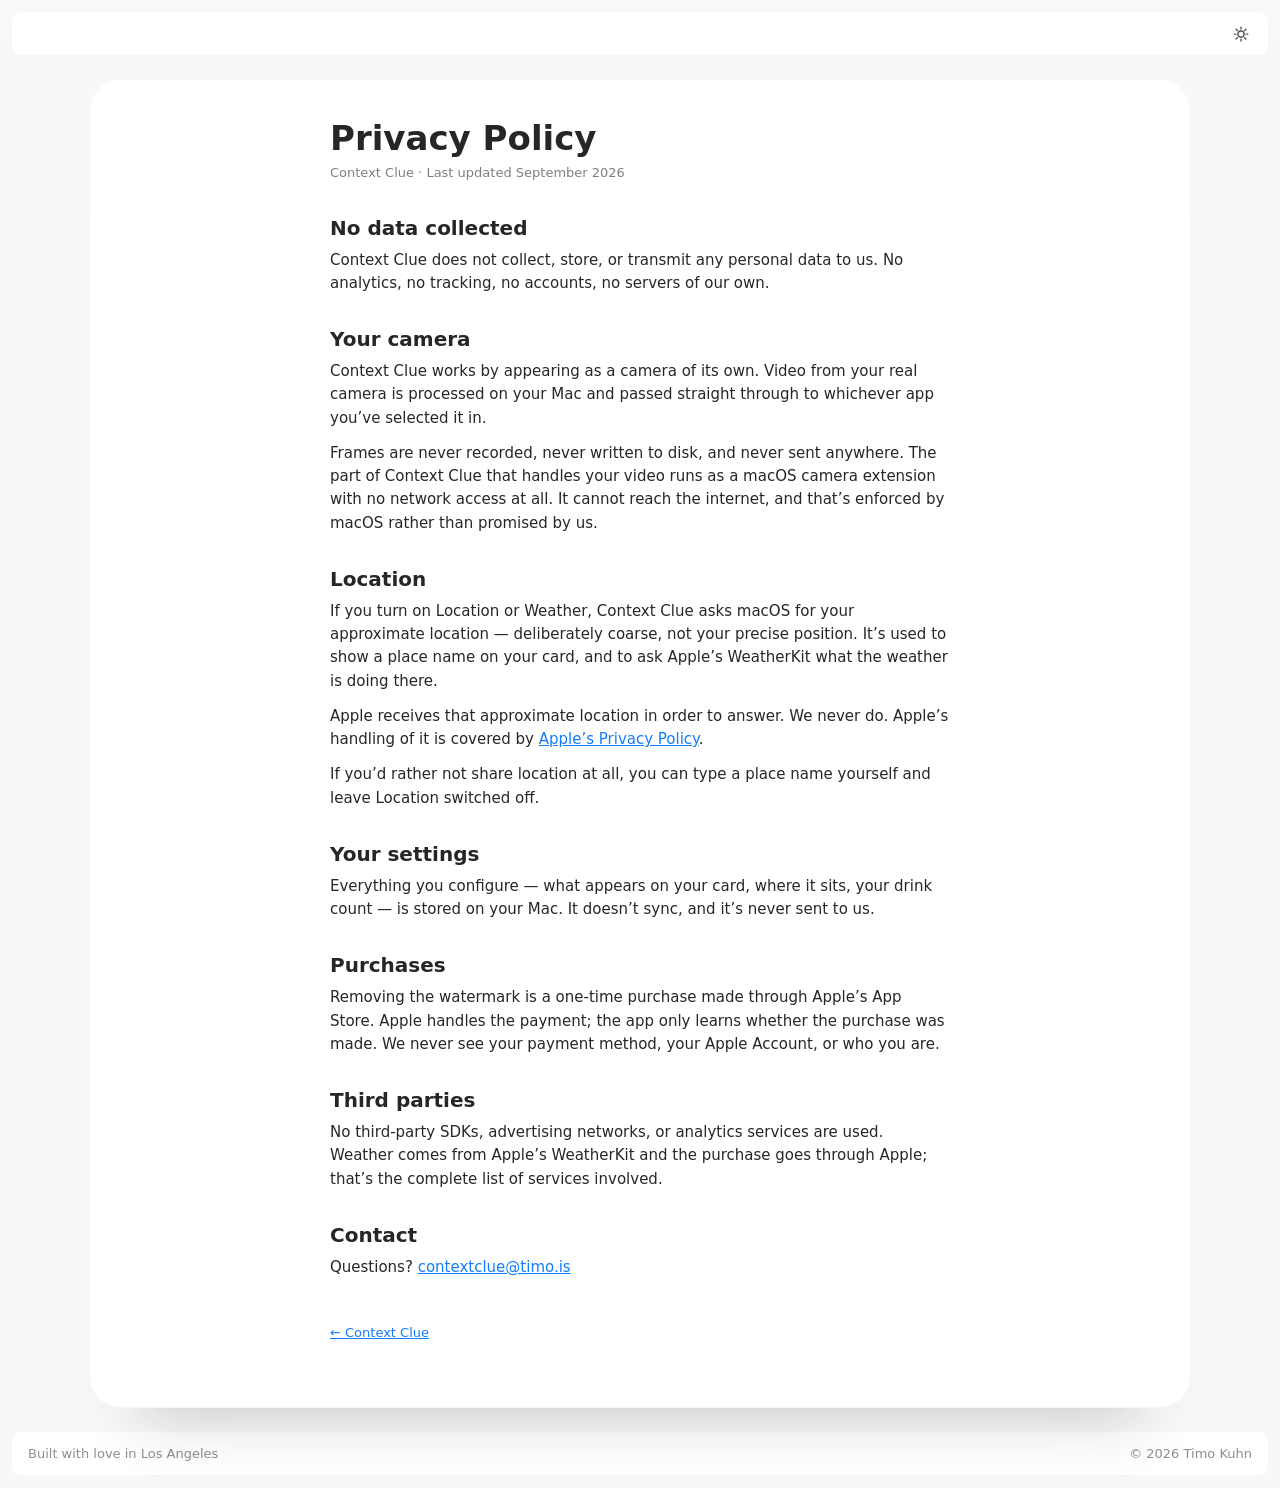
==== commit f40582fd: "Footer: "Built with love in Los Angeles" ("LA" on phones) The name is already in the copyright besid" ====
--- a/site/privacy/index.html
+++ b/site/privacy/index.html
@@ -127,7 +127,7 @@
   </main>
   <!-- Footer: a bar like the nav bar, across the page (Timo, 2026-10-17); the two lines stack when they
        don't fit side by side -->
-  <footer class="site-footer"><span>Built in <span class="place-long">Los Angeles</span><span class="place-short">LA</span> by Timo Kuhn</span><span>© 2026 Timo Kuhn</span></footer>
+  <footer class="site-footer"><span>Built with love in <span class="place-long">Los Angeles</span><span class="place-short">LA</span></span><span>© 2026 Timo Kuhn</span></footer>
 </div>
 <script src="../theme.js"></script>
 <script>
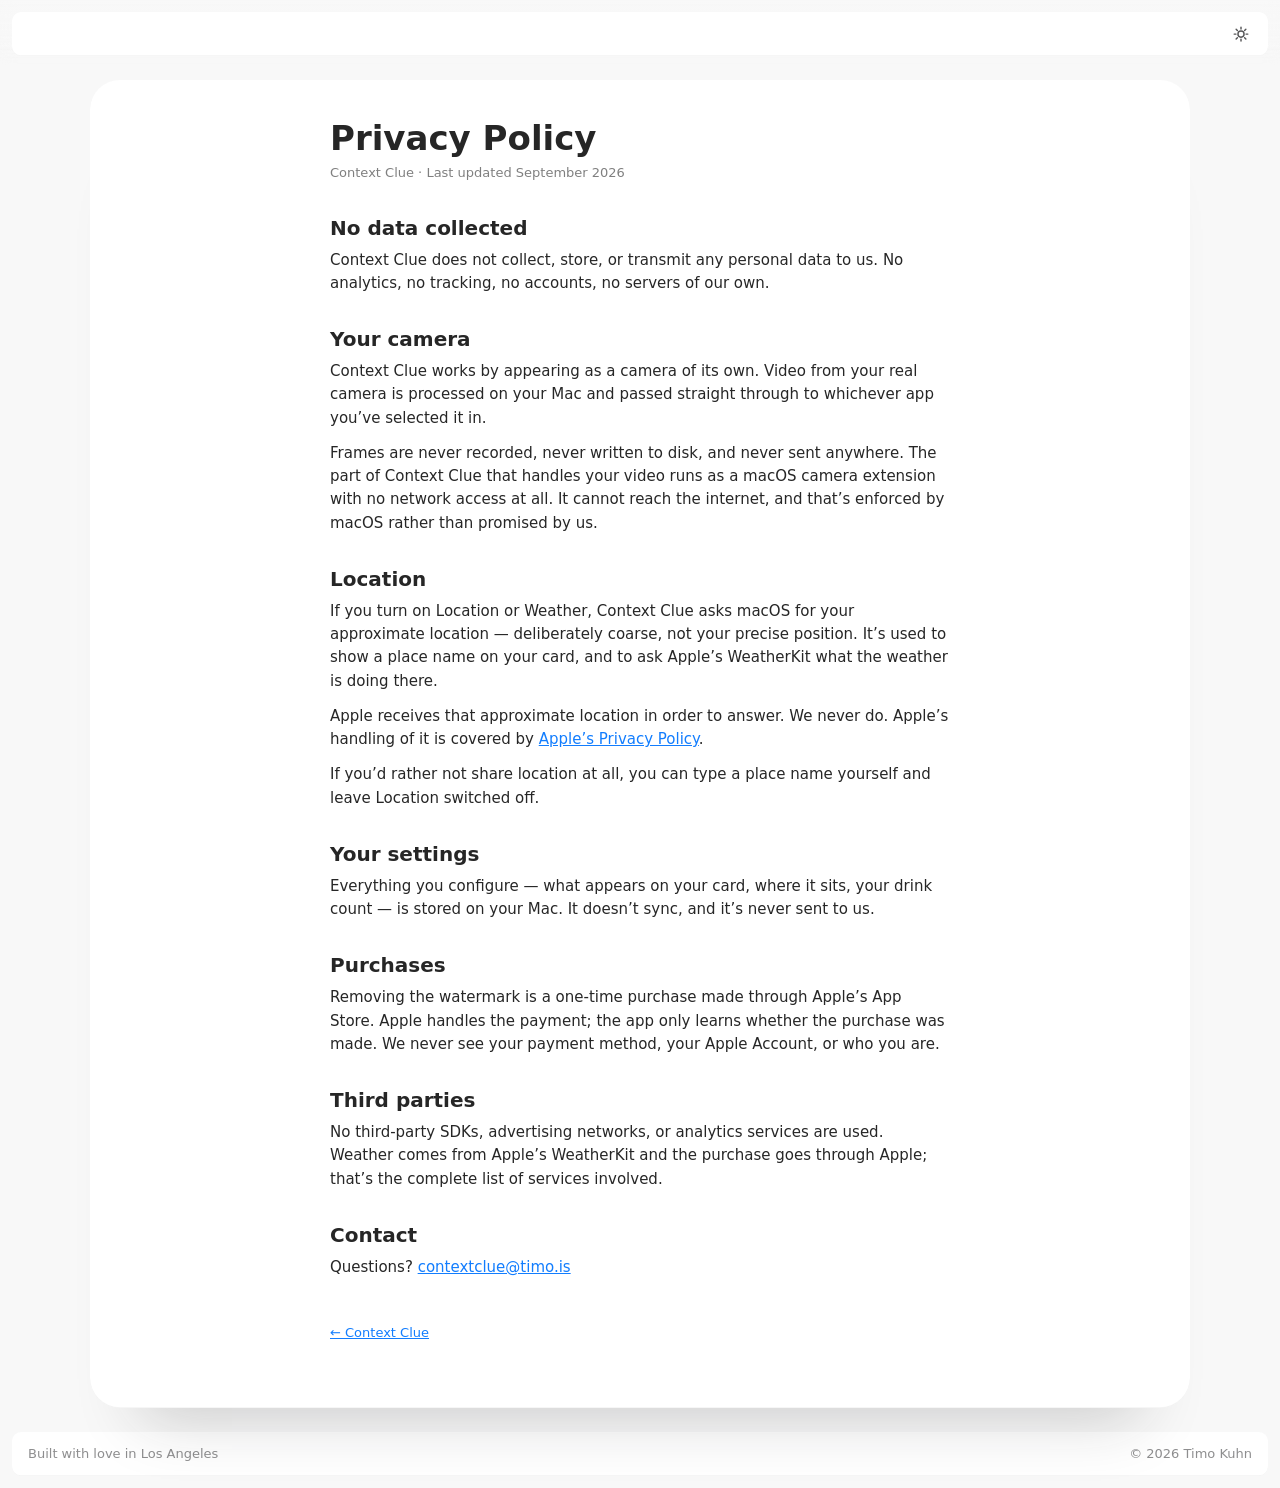
==== commit 6ceec09c: "Safari's status bar strip takes the page's colour, not the phone's Safari 26 tints the strip behind " ====
--- a/site/privacy/index.html
+++ b/site/privacy/index.html
@@ -86,6 +86,7 @@
     <a href="#" data-u="eulctxetnoc" data-d="si.omit" data-subject="Context Clue">Contact</a>
   </nav>
 
+  <div class="safari-tint" aria-hidden="true"></div>   <!-- the colour Safari tints its status bar strip with (window.css) -->
   <div class="top-blur" aria-hidden="true"></div>
   <main class="doc-window" aria-labelledby="docTitle">
     <div class="titlebar">
--- a/site/window.css
+++ b/site/window.css
@@ -460,8 +460,8 @@
   background: var(--page-bg); }
 .pared .desktop[data-theme=dark] { --page-bg: #1b1b1b; --nav-ink: rgb(255 255 255); --tagline: rgb(255 255 255 / 0.5); }
 /* one flat colour, so Safari's status bar and toolbar strips take it too */
-html.pared { background: #f8f8f8; }
-html.pared[data-theme=dark] { background: #1b1b1b; }
+html.pared { background: #f8f8f8; color-scheme: light; }
+html.pared[data-theme=dark] { background: #1b1b1b; color-scheme: dark; }
 .pared .wallpaper { display: none; }
 
 /* Nav: a floating bar 12 below the top (the status bar on phones) and 12 in from the sides, even all round
@@ -507,10 +507,19 @@
    design, counted from the top of the screen). Measured from the bar, not the screen: in Safari the page
    starts below the status bar, so a plain 127 reached into the icon and the policy title before any
    scrolling (2026-10-17). The mask fades the blur out too, so it has no hard lower edge. */
-.pared .top-blur { display: block; position: fixed; z-index: 25; top: 0; left: 0; right: 0; height: calc(var(--bar-top) + 44px + 9px); pointer-events: none;
+.pared .top-blur { display: block; position: fixed; z-index: 25; top: 0; left: 0; right: 0; height: calc(var(--bar-top) + 44px + 9px); pointer-events: none; }
+/* The look is on a pseudo-element, not the fixed element itself: Safari 26 tints the strip behind the status
+   bar from a fixed element at the top edge, reading that element's own background colour and blur, and a
+   blur with no solid colour made it fall back to the phone's appearance instead of the page's (2026-10-18).
+   Pseudo-elements are not read; .safari-tint below is. */
+.pared .top-blur::before { content: ""; position: absolute; inset: 0;
   background: linear-gradient(color-mix(in srgb, var(--page-bg) 80%, transparent), transparent);
   -webkit-backdrop-filter: blur(7.5px); backdrop-filter: blur(7.5px);
   -webkit-mask: linear-gradient(#000 55%, transparent); mask: linear-gradient(#000 55%, transparent); }
+/* What Safari reads for that strip: a 1 pt solid line of the page colour along the top edge, invisible
+   against the page itself. Without it the strip followed the phone's light/dark, not the site's switch. */
+.safari-tint { display: none; }
+.pared .safari-tint { display: block; position: fixed; z-index: 26; top: 0; left: 0; right: 0; height: 1px; background-color: var(--page-bg); pointer-events: none; }
 
 /* The edges are drawn on a layer over each container rather than as its own inner shadow: CSS paints an
    element's inner shadow under its children, so anything with a background inside (the window's
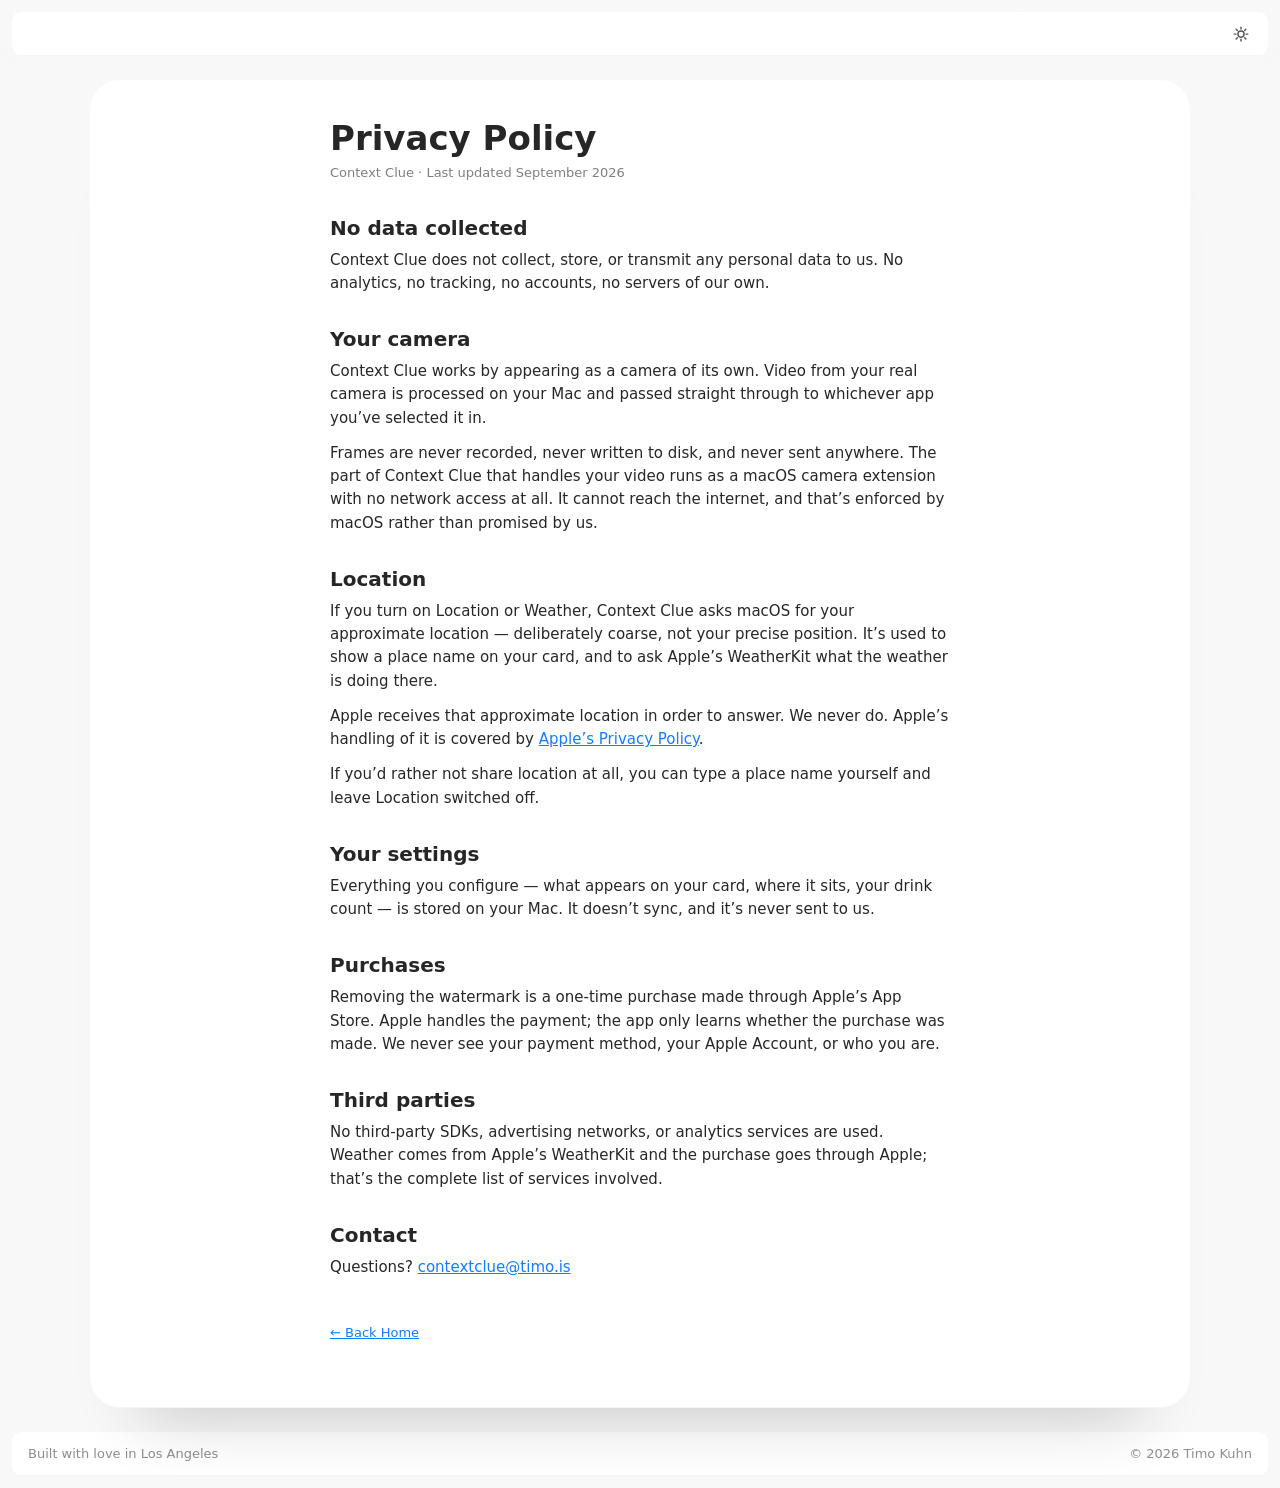
==== commit 4382fe24: "Privacy page: "← Back Home" at the end Co-Authored-By: Claude Opus 5.5 <noreply@anthropic.com>" ====
--- a/site/privacy/index.html
+++ b/site/privacy/index.html
@@ -122,7 +122,7 @@
         <h2>Contact</h2>
         <p>Questions? <a class="email-text" href="#" data-u="eulctxetnoc" data-d="si.omit" data-subject="Context Clue privacy question">contextclue at timo dot is</a></p>
 
-        <a class="back" href="../">← Context Clue</a>
+        <a class="back" href="../">← Back Home</a>
       </article>
     </div>
   </main>
--- a/site/window.css
+++ b/site/window.css
@@ -459,6 +459,9 @@
   --bar-top: calc(env(safe-area-inset-top) + 12px);
   background: var(--page-bg); }
 .pared .desktop[data-theme=dark] { --page-bg: #1b1b1b; --nav-ink: rgb(255 255 255); --tagline: rgb(255 255 255 / 0.5); }
+/* Dark mode: the edges' bottom shade at 25% instead of 5%, as black at 5% barely shows on a dark container
+   (Timo, 2026-10-18; 15% tried first). The top highlight is the same in both. */
+.pared .desktop[data-theme=dark] { --edges: inset 0 0.67px 0.67px rgb(255 255 255 / 0.15), inset 0 -0.67px 0.67px rgb(0 0 0 / 0.25); }
 /* one flat colour, so Safari's status bar and toolbar strips take it too */
 html.pared { background: #f8f8f8; color-scheme: light; }
 html.pared[data-theme=dark] { background: #1b1b1b; color-scheme: dark; }
@@ -537,10 +540,10 @@
    tagline's grey. Desktop: one row of columns. Phones: a sideways row that snaps, one quote per screen
    width with the next one peeking in. */
 .quotes { display: none; }
-.pared .quotes { display: grid; grid-template-columns: repeat(4, 1fr); gap: 48px; width: 100%; max-width: 1200px; box-sizing: border-box; padding: 64px 28px 96px; align-self: center; }
+.pared .quotes { display: grid; grid-template-columns: repeat(4, 1fr); gap: 48px; width: 100%; max-width: 1200px; box-sizing: border-box; padding: 64px 28px; align-self: center; }   /* the same space to the line above and below */
 .pared .quote { margin: 0; text-align: center; }   /* each quote centred in its column (Timo, 2026-10-17) */
 .pared .quote blockquote { margin: 0; font-size: 20px; line-height: 1.3; font-weight: 600; color: var(--nav-ink); }
-.pared .quote figcaption { margin-top: 12px; font-size: 20px; line-height: 1.3; color: var(--tagline); }
+.pared .quote figcaption { margin-top: 8px; font-size: 16px; line-height: 1.3; color: var(--tagline); }   /* smaller than the quote (Timo, 2026-10-18) */
 /* Under the quotes: a thin rule, then what the app is, set on the page like the quotes, in a reading
    column lined up with them (Timo, 2026-10-17) */
 .rule, .about { display: none; }
@@ -622,12 +625,20 @@
 /* No ellipsis over the video, and so no settings sheet: Layout and Position are enough on a phone */
 .pared .mobile .sidebar-toggle, .pared .mobile .sidebar, .pared .mobile .sheet-scrim { display: none !important; }
 .pared .mobile .below { display: flex; flex-direction: column; gap: 28px; padding: 0 28px 40px; }
-.pared .mobile .quotes { display: flex; gap: 24px; margin: 0 -28px; padding: 16px 28px 24px; max-width: none; width: auto; align-self: stretch;   /* centred, as on desktop, it took its content's width and sat 28 past the edge */
- 
-  overflow-x: auto; scroll-snap-type: x mandatory; scroll-padding: 0 28px; scrollbar-width: none; }
+/* Phones: each quote snaps to the middle of the screen with its neighbours peeking in equally on both
+   sides, the first and last ones too (Timo's schematic, 2026-10-18): a quote is 64% of the screen, and the
+   row is padded by the other 36% halved, so the first and last can sit in the middle. In vw, as the row
+   spans the screen: in %, padding and width measure different boxes and the first sat 50 pt off centre. */
+.pared .mobile .quotes { display: flex; gap: 24px; margin: 0 -28px; padding: 24px 18vw; max-width: none; width: auto; align-self: stretch;   /* centred, as on desktop, it took its content's width and sat 28 past the edge */
+  overflow-x: auto; scroll-snap-type: x mandatory; scrollbar-width: none; }
 .pared .mobile .quotes::-webkit-scrollbar { display: none; }
-.pared .mobile .quote { flex: 0 0 78%; scroll-snap-align: start; }
-.pared .mobile .quote blockquote, .pared .mobile .quote figcaption { font-size: 17px; }
+.pared .mobile .quote { flex: 0 0 64vw; scroll-snap-align: center; }
+/* On phones each quote is a flat container (2026-10-18, on preview for Timo), so the neighbours' edges show
+   at the sides; with only centred text the peeking parts were empty. Edges as every container's. */
+.pared .mobile .quote { position: relative; box-sizing: border-box; padding: 20px 16px; border-radius: 16px; background: var(--window); display: flex; flex-direction: column; justify-content: center; }
+.pared .mobile .quote::after { content: ""; position: absolute; inset: 0; border-radius: inherit; box-shadow: var(--edges); pointer-events: none; }
+.pared .mobile .quote blockquote { font-size: 17px; }
+.pared .mobile .quote figcaption { font-size: 14px; }
 .pared .mobile .rule { padding: 0; align-self: stretch; }
 .pared .mobile .about { padding: 40px 0 24px; align-self: stretch; font-size: 15px; }
 .pared .mobile .about h3 { font-size: 17px; margin-top: 32px; }
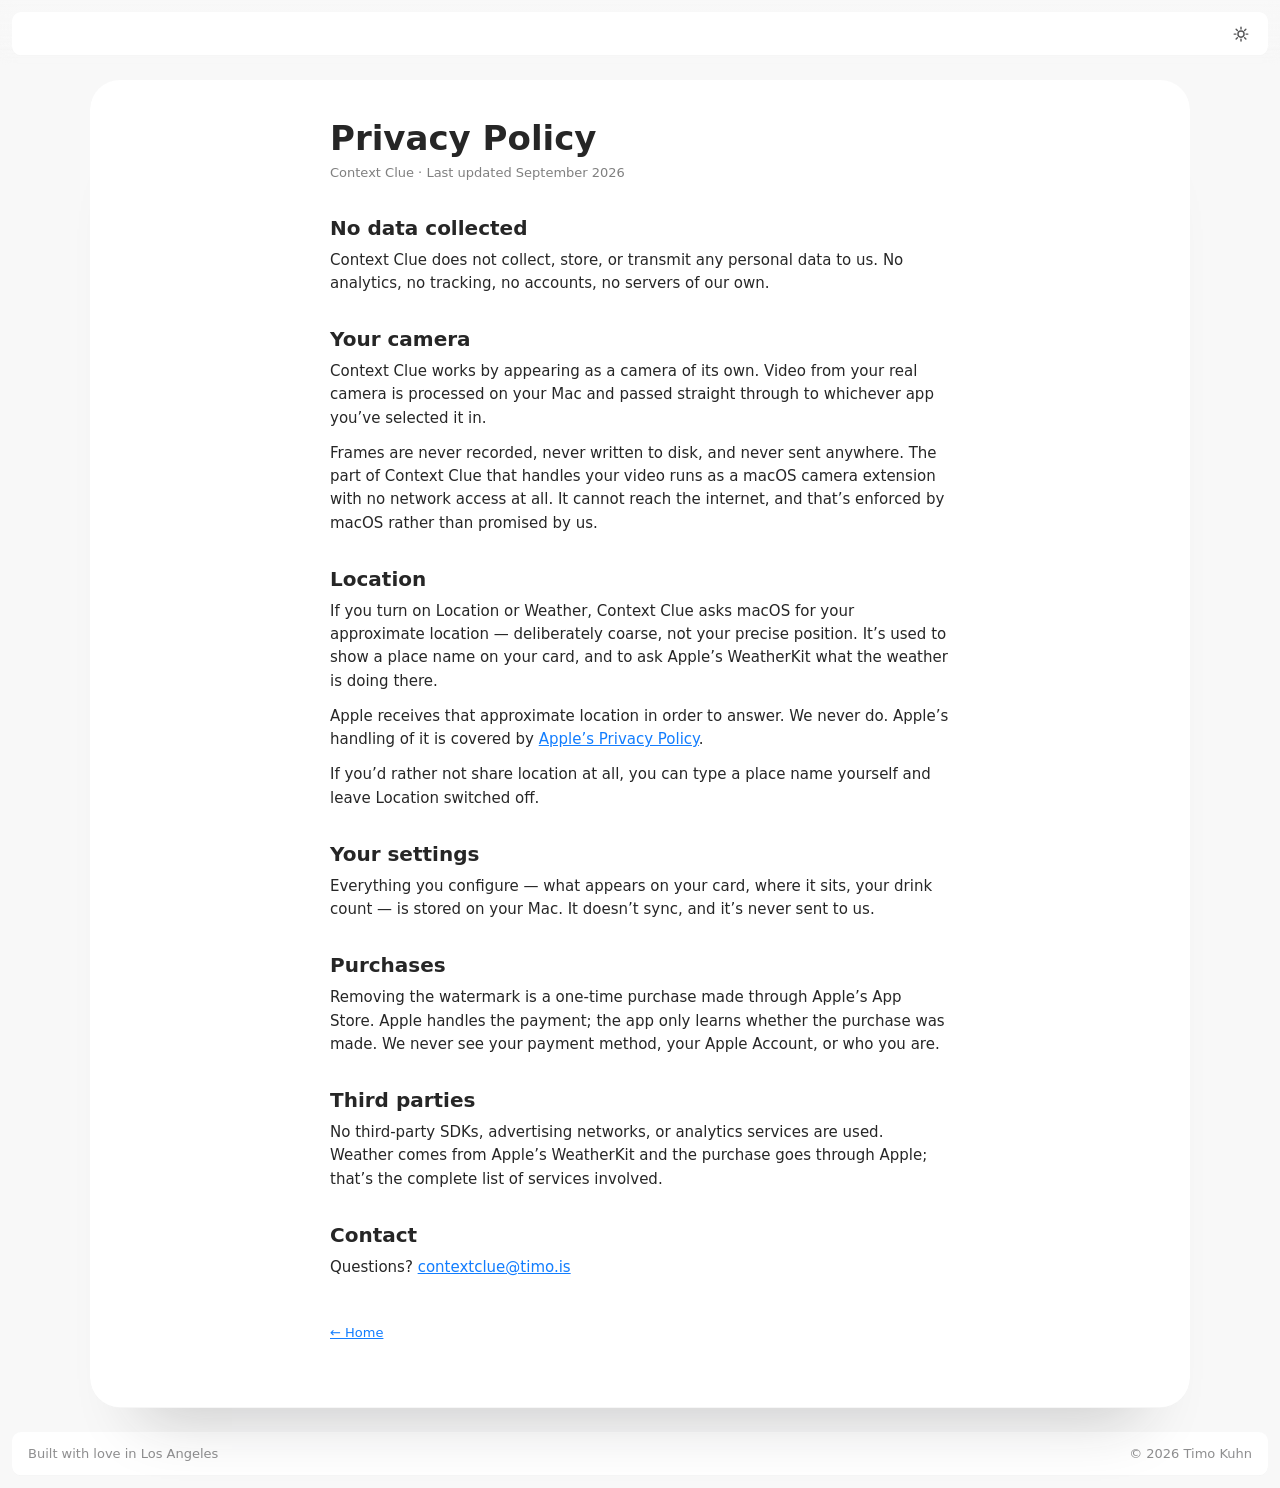
==== commit e4011674: "Privacy page: "← Home" (the arrow already says back) Co-Authored-By: Claude Opus 5.5 <noreply@anthro" ====
--- a/site/privacy/index.html
+++ b/site/privacy/index.html
@@ -122,7 +122,7 @@
         <h2>Contact</h2>
         <p>Questions? <a class="email-text" href="#" data-u="eulctxetnoc" data-d="si.omit" data-subject="Context Clue privacy question">contextclue at timo dot is</a></p>
 
-        <a class="back" href="../">← Back Home</a>
+        <a class="back" href="../">← Home</a>
       </article>
     </div>
   </main>
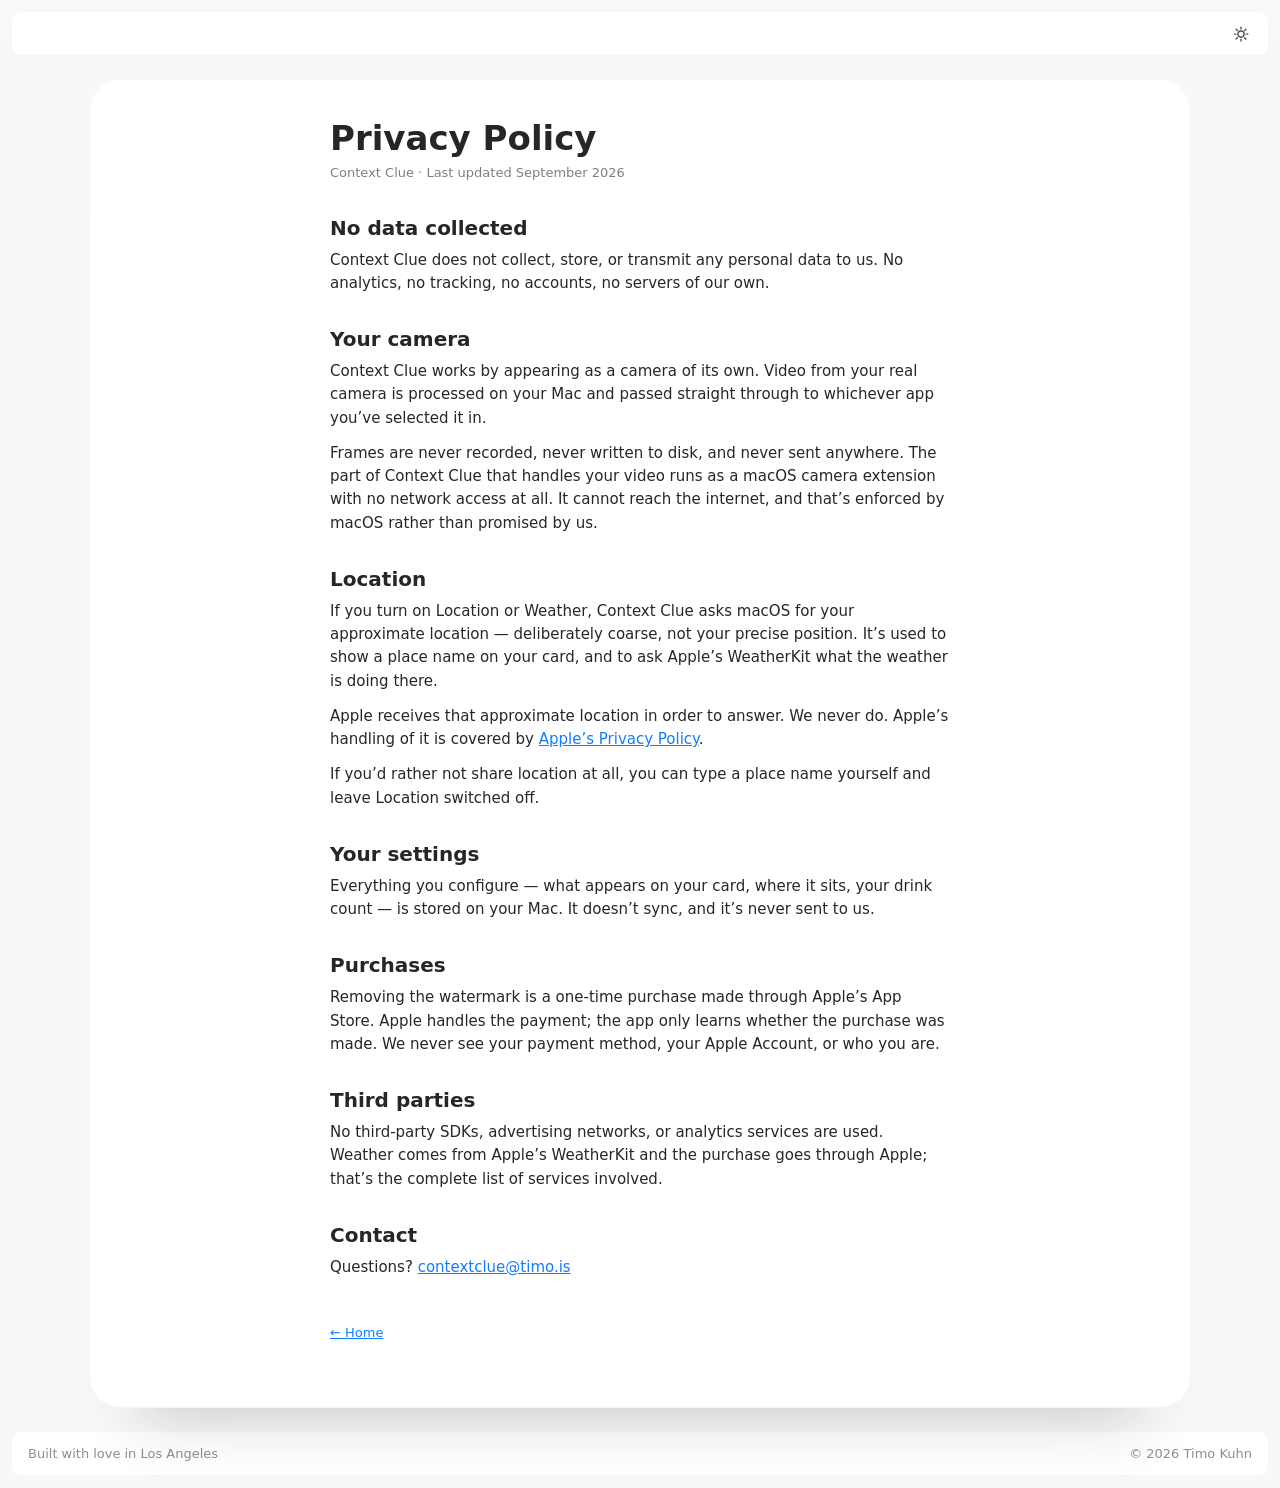
==== commit ed03d53d: "Footer: "love" becomes a heart, with a little burst of dots Hovering "love" in "Built with love in L" ====
--- a/site/privacy/index.html
+++ b/site/privacy/index.html
@@ -8,6 +8,20 @@
 <meta name="viewport" content="width=device-width, initial-scale=1">
 <title>Privacy Policy · Context Clue</title>
 <meta name="description" content="Context Clue does not collect, store, or transmit any personal data. No analytics, no tracking, no accounts.">
+<!-- Link previews (iMessage, Slack, social networks): Open Graph, and X's own card type. The image is
+     Timo's 1200 × 630 (2026-10-18); a new image gets a new name, as apps keep previews for a long time. -->
+<meta property="og:type" content="website">
+<meta property="og:site_name" content="Context Clue">
+<meta property="og:title" content="Privacy Policy · Context Clue">
+<meta property="og:description" content="Context Clue does not collect, store, or transmit any personal data. No analytics, no tracking, no accounts.">
+<meta property="og:url" content="https://contextclue.app/privacy/">
+<meta property="og:image" content="https://contextclue.app/img/opengraph-1.png">
+<meta property="og:image:width" content="1200">
+<meta property="og:image:height" content="630">
+<meta property="og:image:alt" content="Context Clue: the app icon, the name and the Mac App Store badge beside the app's window, showing a video call with a small card of local time, place and weather.">
+<meta name="twitter:card" content="summary_large_image">
+<link rel="icon" type="image/png" href="../favicon.png">
+<link rel="apple-touch-icon" href="../apple-touch-icon.png">
 <link rel="stylesheet" href="../tokens.css">
 <link rel="stylesheet" href="../window.css">
 <style>
@@ -128,7 +142,7 @@
   </main>
   <!-- Footer: a bar like the nav bar, across the page (Timo, 2026-10-17); the two lines stack when they
        don't fit side by side -->
-  <footer class="site-footer"><span>Built with love in <span class="place-long">Los Angeles</span><span class="place-short">LA</span></span><span>© 2026 Timo Kuhn</span></footer>
+  <footer class="site-footer"><span>Built with <button type="button" class="love" aria-pressed="false"><span class="love-word">love</span><span class="love-heart" aria-hidden="true">❤️</span></button> in <span class="place-long">Los Angeles</span><span class="place-short">LA</span></span><span>© 2026 Timo Kuhn</span></footer>
 </div>
 <script src="../theme.js"></script>
 <script>
@@ -162,5 +176,6 @@
 </script>
 <script src="../email.js"></script>
 <script src="../appmenu.js"></script>
+<script src="../love.js"></script>
 </body>
 </html>
--- a/site/tokens.css
+++ b/site/tokens.css
@@ -4,6 +4,7 @@
   --font-sans: -apple-system, BlinkMacSystemFont, "SF Pro Text", system-ui, sans-serif;
   --font-rounded: ui-rounded, "SF Pro Rounded", -apple-system, system-ui, sans-serif;
   --color-accent: #127dfe;
+  --color-sys-red: #ff383c;
   --color-sys-orange: #ff8d28;
   --color-sys-green: #34c759;
   --color-sys-mint: #00c8b3;
@@ -34,6 +35,7 @@
 }
 [data-theme=dark] {
   --color-accent: #0f7cf9;
+  --color-sys-red: #ff4245;
   --color-sys-orange: #ff9230;
   --color-sys-green: #30d158;
   --color-sys-mint: #00dac3;
--- a/site/window.css
+++ b/site/window.css
@@ -7,6 +7,10 @@
 :root {
   --expand: linear(0, 0.0631 4.2%, 0.1954 8.3%, 0.3436 12.5%, 0.4825 16.7%, 0.6018 20.8%, 0.6990 25%, 0.7757 29.2%, 0.8347 33.3%, 0.8793 37.5%, 0.9126 41.7%, 0.9371 45.8%, 0.9549 50%, 0.9679 54.2%, 0.9772 58.3%, 0.9839 62.5%, 0.9887 66.7%, 0.9920 70.8%, 0.9944 75%, 0.9961 79.2%, 0.9973 83.3%, 0.9981 87.5%, 0.9987 91.7%, 0.9991 95.8%, 1 100%);
   --t: 0.62s;
+  /* The bounce, for the few things that pop in: Cue/Unlock.swift's spring for its pointer, response 0.42 and
+     damping 0.55, sampled the same way. It overshoots by 12.6% of the way travelled; 0.844 s to settle. */
+  --bounce: linear(0, 0.0442 2.5%, 0.1552 5.0%, 0.3041 7.5%, 0.4675 10.0%, 0.6274 12.5%, 0.7715 15.0%, 0.8924 17.5%, 0.9868 20.0%, 1.0546 22.5%, 1.0980 25.0%, 1.1205 27.5%, 1.1263 30.0%, 1.1198 32.5%, 1.1053 35.0%, 1.0862 37.5%, 1.0655 40.0%, 1.0455 42.5%, 1.0275 45.0%, 1.0125 47.5%, 1.0008 50.0%, 0.9925 52.5%, 0.9873 55.0%, 0.9846 57.5%, 0.9841 60.0%, 0.9850 62.5%, 0.9869 65.0%, 0.9893 67.5%, 0.9919 70.0%, 0.9945 72.5%, 0.9967 75.0%, 0.9986 77.5%, 1.0000 80.0%, 1.0010 82.5%, 1.0016 85.0%, 1.0020 87.5%, 1.0020 90.0%, 1.0019 92.5%, 1.0016 95.0%, 1.0013 97.5%, 1 100%);
+  --bounce-t: 0.844s;
 }
 * { box-sizing: border-box; }
 html, body { margin: 0; height: 100%; overflow: hidden; }
@@ -55,7 +59,10 @@
  }
 #menubar { z-index: 3; }
 /* The window's area is one screen tall below the menu bar, wherever the page has scrolled */
-#stageArea { position: relative; height: calc(100vh - var(--menubar-h)); margin-top: var(--menubar-h); }
+/* svh, the visible screen with the browser's toolbars showing: on iPad and iPhone Safari, vh counts the screen as
+   if the toolbars were hidden, so the area ran below the visible bottom and the window sat low (Timo's iPad,
+   2026-10-18). On a Mac the two are the same. */
+#stageArea { position: relative; height: calc(100vh - var(--menubar-h)); height: calc(100svh - var(--menubar-h)); margin-top: var(--menubar-h); }
 .page.with-hero #stageArea { margin-top: 0; }
 
 /* Title block, on the wallpaper, after Timo's two mocks (2026-10-13): beside the window (side) or
@@ -398,7 +405,17 @@
 .mobile .sidebar { position: fixed; z-index: 21; left: 0; right: 0; bottom: 0; width: auto; max-height: 72vh; margin: 0; padding: 12px 16px 32px; overflow-y: auto;
   background: var(--window); border-radius: 22px 22px 0 0; border-right: 0; box-shadow: 0 -10px 40px rgb(0 0 0 / 0.25); -webkit-mask: none; mask: none;
   transform: translateY(105%); transition: transform var(--t) var(--expand); }
-.mobile .sidebar::before { content: ""; display: block; width: 36px; height: 5px; border-radius: 3px; background: var(--label-3); margin: 0 auto 12px; }
+/* The grabber is a button (Timo, 2026-10-22): a tap or a drag down closes the sheet. It stays at the top while
+   the sheet's contents scroll; the bar is drawn in its ::after, the 28 pt around it is the touch area. */
+.sheet-grabber { display: none; }
+.mobile .sheet-grabber { display: block; position: sticky; z-index: 2; top: -12px; width: calc(100% + 32px); height: 28px; margin: -12px -16px 8px;
+  padding: 0; border: 0; border-radius: 22px 22px 0 0; background: var(--window); cursor: grab; touch-action: none; }
+.mobile .sheet-grabber::after { content: ""; position: absolute; left: 50%; top: 12px; width: 36px; height: 5px; margin-left: -18px; border-radius: 3px; background: var(--label-3); }
+.pared .mobile .status-group { display: none; }
+/* No dimming behind the sheet on phones: the video above it stays clear, so the card can be watched while
+   it is set up. The scrim still catches a tap outside the sheet to close it. */
+.pared .mobile .sheet-scrim { background: transparent; }
+.pared .mobile .card-group-heading { margin-top: 0; }
 .mobile.sheet-open .sidebar { transform: none; }
 .mobile .sheet-scrim { display: block; position: fixed; inset: 0; z-index: 20; background: rgb(0 0 0 / 0.3); opacity: 0; pointer-events: none; transition: opacity .3s ease-in-out; }
 .mobile.sheet-open .sheet-scrim { opacity: 1; pointer-events: auto; }
@@ -587,9 +604,10 @@
 .pared .desktop:not(.mobile):has(.page.focus) #menubar { left: calc(var(--content-left, 28px) - 16px); width: calc(var(--content-w, calc(100vw - 56px)) + 32px); }
 .pared .desktop:not(.mobile) .app-menu { left: 12px; transition: left var(--t) var(--expand); }
 .pared .desktop:not(.mobile):has(.page.focus) .app-menu { left: calc(var(--content-left, 28px) - 16px); }
-/* the title block sits 24 above true centre: centred, it read a little low (Timo, 2026-10-17). Extra room
-   below the centred block lifts it by half of that. */
-.pared .desktop:not(.mobile) .page.hero-side .hero { padding-bottom: 48px; }
+/* the title block sits 48 above true centre: centred, it read a little low (Timo, 2026-10-17: 24), and it moved
+   up another 24 with the window (2026-10-18; the window's offset is in window.js restAt). Extra room below the
+   centred block lifts it by half of that. */
+.pared .desktop:not(.mobile) .page.hero-side .hero { padding-bottom: 96px; }
 /* desktop: the name shows while the window is centred over the title; a beat late, as the window settles */
 .pared .desktop:not(.mobile) .nav-title.shown { transition-delay: .2s; }
 /* the icon at the phone design's size (Timo's desktop mock, 2026-10-17), its tilted box pulled left so the
@@ -623,7 +641,14 @@
 .pared .mobile #statusDot, .pared .mobile #statusText, .pared .mobile .toolbar > .grow { display: none; }
 .pared .mobile .toolbar > .popup { margin-right: auto; }
 /* No ellipsis over the video, and so no settings sheet: Layout and Position are enough on a phone */
-.pared .mobile .sidebar-toggle, .pared .mobile .sidebar, .pared .mobile .sheet-scrim { display: none !important; }
+.pared .mobile .sidebar-toggle { display: none !important; }
+/* The rest of the card's settings: a "Context Card" row whose Configure button opens the settings sheet
+   (Timo, 2026-10-18; the ellipsis over the video that used to open it stays gone). Phones only. */
+.card-settings-row { display: none !important; }
+.pared .mobile .card-settings-row { display: flex !important; }
+/* a plain button in the dropdowns' grey, no chevron: it opens the sheet rather than offering choices */
+.pared .mobile #configureCard { appearance: none; border: 0; box-shadow: none; background: var(--control); border-radius: 6px; height: 24px; padding: 0 12px; font-size: 13px; color: inherit; }
+.pared .mobile #configureCard:active { background: var(--control-hover); }
 .pared .mobile .below { display: flex; flex-direction: column; gap: 28px; padding: 0 28px 40px; }
 /* Phones: each quote snaps to the middle of the screen with its neighbours peeking in equally on both
    sides, the first and last ones too (Timo's schematic, 2026-10-18): a quote is 64% of the screen, and the
@@ -645,3 +670,80 @@
 /* Badge: Apple's black lockup at its own 40 pt */
 .pared .mobile .store-after { padding: 0 28px 40px; }
 .pared .mobile .store-after .store-badge img { height: 40px; }
+
+/* ---------- "It's a real app" hint (Timo, 2026-11-01) ----------
+   Desktop: a macOS-style popover pointing at one of the window's toggles, after his mockup; window.js
+   places it. Its outline and shadow come from drop-shadow on the whole thing, so they run around the arrow
+   too, as on macOS. That rules out a frosted backdrop (a filtered parent leaves backdrop-filter nothing to
+   blur), so it is opaque, as in his first mockup. Tried first: a frosted body with box-shadow, whose
+   hairline cut straight across the arrow's base and left the arrow nearly invisible on the sidebar.
+   Phones: a quiet pill under the window instead. */
+.hint { --hint-bg: var(--window);
+  position: fixed; z-index: 25; left: 0; top: 0; width: max-content; max-width: 320px; pointer-events: none;
+  filter: drop-shadow(0 0 0.5px rgb(0 0 0 / 0.4)) drop-shadow(0 10px 24px rgb(0 0 0 / 0.16));
+  opacity: 0; transform: translateY(6px) scale(.96); transform-origin: var(--arrow-x, 50%) 100%;
+  transition: opacity .2s ease-in-out, transform var(--t) var(--expand); }
+.hint.shown { opacity: 1; transform: none; pointer-events: auto; }
+.hint.away { opacity: 0 !important; pointer-events: none; }   /* its toggle is scrolled out of sight */
+.hint-body { position: relative; padding: 16px 44px 16px 20px; border-radius: 16px; color: var(--label); background: var(--hint-bg); }
+.hint-title { margin: 0 0 4px; font-size: 13px; line-height: 16px; font-weight: 600; }
+.hint-text { margin: 0; font-size: 13px; line-height: 16px; color: var(--label-2); }
+/* The arrow after Timo's reference (2026-11-01): wide and shallow, straight 45° sides, a round tip (radius
+   3.5) and wide curved fillets (radius 12) where it leaves the edge; radius 6 still met the edge almost at
+   a corner. Drawn in a 40 × 14 box; the tip is 13 down. */
+.hint-arrow { position: absolute; top: 100%; left: var(--arrow-x, 50%); width: 40px; height: 14px; margin: -0.5px 0 0 -20px; background: var(--hint-bg);
+  clip-path: path("M0 0 L0.58 0 Q5.55 0 9.07 3.52 L17.53 11.98 Q20 14.45 22.47 11.98 L30.93 3.52 Q34.45 0 39.42 0 L40 0 Z"); }
+.hint-close { position: absolute; top: 8px; right: 8px; width: 20px; height: 20px; display: grid; place-items: center; padding: 0; border: 0; border-radius: 50%;
+  background: transparent; color: var(--label-2); cursor: default; transition: background-color .15s; }
+.hint-close:hover { background: var(--fill-quinary); color: var(--label); }
+[data-theme=dark] .hint { --hint-bg: color-mix(in srgb, var(--window) 96%, #fff 4%);
+  filter: drop-shadow(0 0 0.5px rgb(0 0 0 / 0.9)) drop-shadow(0 12px 28px rgb(0 0 0 / 0.45)); }
+.mobile .hint { display: none; }
+.hint-pill { display: none; }
+.mobile .hint-pill { display: flex; align-items: center; gap: 4px; width: max-content; margin: 12px auto 0; padding: 6px 12px; border-radius: 999px;
+  font-size: 13px; line-height: 16px; color: var(--label-2); background: var(--fill-quinary); }
+
+/* The tag: the app's pointer (Cue/Unlock.swift WatermarkPointer), with a label. Accent fill, a white outline
+   drawn outside the shape (paint-order puts the stroke under the fill, so only its outer half shows), and
+   Timo's shadow from the app: y 12, blur 18, 32% black, at a 20 pt tall tab, scaled to this one's 28.
+   It grows in from 60% on the app's spring for it (response 0.42, damping 0.55: a little overshoot, unlike
+   the site's --expand), sampled below; it leaves the app's way too, easing out over 0.28 s. */
+.hint-tag { position: fixed; z-index: 25; left: 0; top: 0; height: 28px; padding: 0; border: 0; background: none; cursor: default;
+  filter: drop-shadow(0 16.8px 12.6px rgb(0 0 0 / 0.32));
+  opacity: 0; transform: scale(.6); pointer-events: none;
+  transition: opacity .28s ease-out, transform .28s ease-out; }
+.hint-tag.shown { opacity: 1; transform: none; pointer-events: auto; transition: opacity .2s ease-out, transform var(--bounce-t) var(--bounce); }
+.hint-tag.away { opacity: 0 !important; pointer-events: none; }
+.hint-tag svg { position: absolute; inset: 0; width: 100%; height: 100%; overflow: visible; }
+.hint-tag path { fill: var(--color-accent); stroke: #fff; stroke-linejoin: round; paint-order: stroke; }
+.hint-tag-label { position: relative; display: block; padding: 0 0 0 12px; font-size: 13px; line-height: 28px; font-weight: 600; color: #fff; white-space: nowrap; text-align: left; }
+.mobile .hint-tag { display: none; }
+
+/* "love" in the footer becomes a heart while hovered, or on a tap where there is no hover (Timo, 2026-11-01).
+   One object with two faces in one grid cell: love.js sets the width to the face showing, so the words after
+   it slide rather than jump. The heart pops in on the bounce and leaves on a quick ease-out (asymmetric, as
+   the app's pointer); the word goes out quickly and comes back on --expand. Only scale and opacity animate,
+   besides that one width: no blur, which is what makes a frame too costly to draw in time. */
+.love { display: inline-grid; vertical-align: bottom; padding: 0; border: 0; background: none; color: inherit; font: inherit; cursor: default;
+  transition: width var(--t) var(--expand); -webkit-tap-highlight-color: transparent; }
+/* The one column is the button's width (set by love.js), not the wider word's; otherwise the heart centred
+   in the word's width and sat 4 px right of its own space. Faces wider than it spill evenly both ways. */
+.love { grid-template-columns: minmax(0, 1fr); }
+.love > * { grid-area: 1 / 1; justify-self: center; white-space: nowrap; }
+.love-word { transition: opacity .25s ease-out, transform var(--t) var(--expand); }
+/* An opaque colour: the footer's grey is half transparent, and Chrome draws a colour emoji through it.
+   At the start, not centred: Chrome gives the emoji a 16 px box for a 13 px glyph, all the spare on the
+   right, which left 4.9 px before the heart and 7.9 after (measured from rendered pixels). love.js makes
+   the button the glyph's own width instead. */
+.love-heart { justify-self: start; color: #000; opacity: 0; transform: scale(.3); transition: opacity .15s ease-out, transform .2s ease-out; }
+.love.on .love-word { opacity: 0; transform: scale(.6); transition: opacity .12s ease-out, transform .2s ease-out; }
+.love.on .love-heart { opacity: 1; transform: none; transition: opacity .12s ease-out, transform var(--bounce-t) var(--bounce); }
+.love:focus-visible { outline: 2px solid var(--color-accent); outline-offset: 2px; border-radius: 4px; }
+@media (prefers-reduced-motion: reduce) { .love-word, .love-heart, .love.on .love-word, .love.on .love-heart { transform: none; } }
+
+/* Confetti as the heart arrives (Timo's sketches, 2026-11-01): a few dots thrown outward, then gone.
+   The most temporary thing on the page, so it floats over everything and takes no space; love.js throws
+   it. Transform and opacity only. */
+.love { position: relative; }
+.love-burst { position: absolute; left: 50%; top: 50%; width: 0; height: 0; pointer-events: none; }
+.love-burst i { position: absolute; left: 0; top: 0; background: var(--color-sys-red); border-radius: 99px; }
